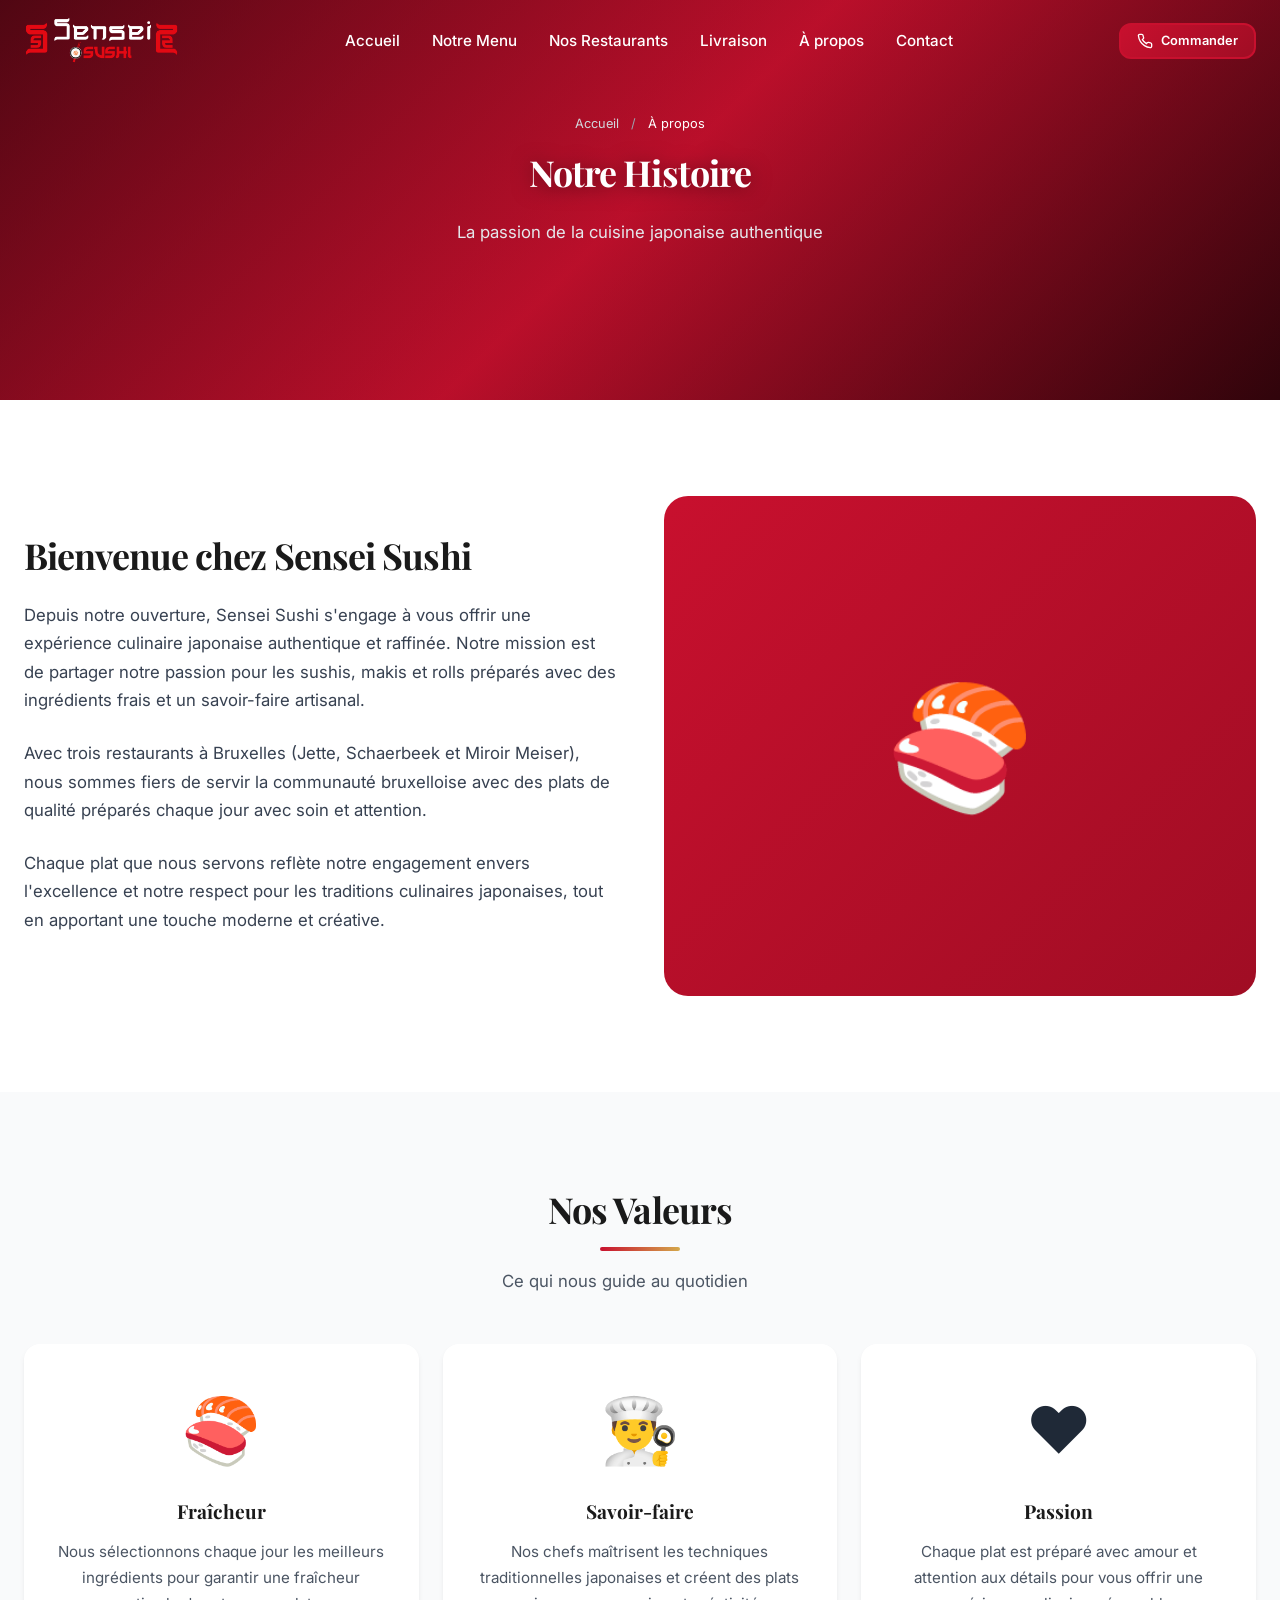
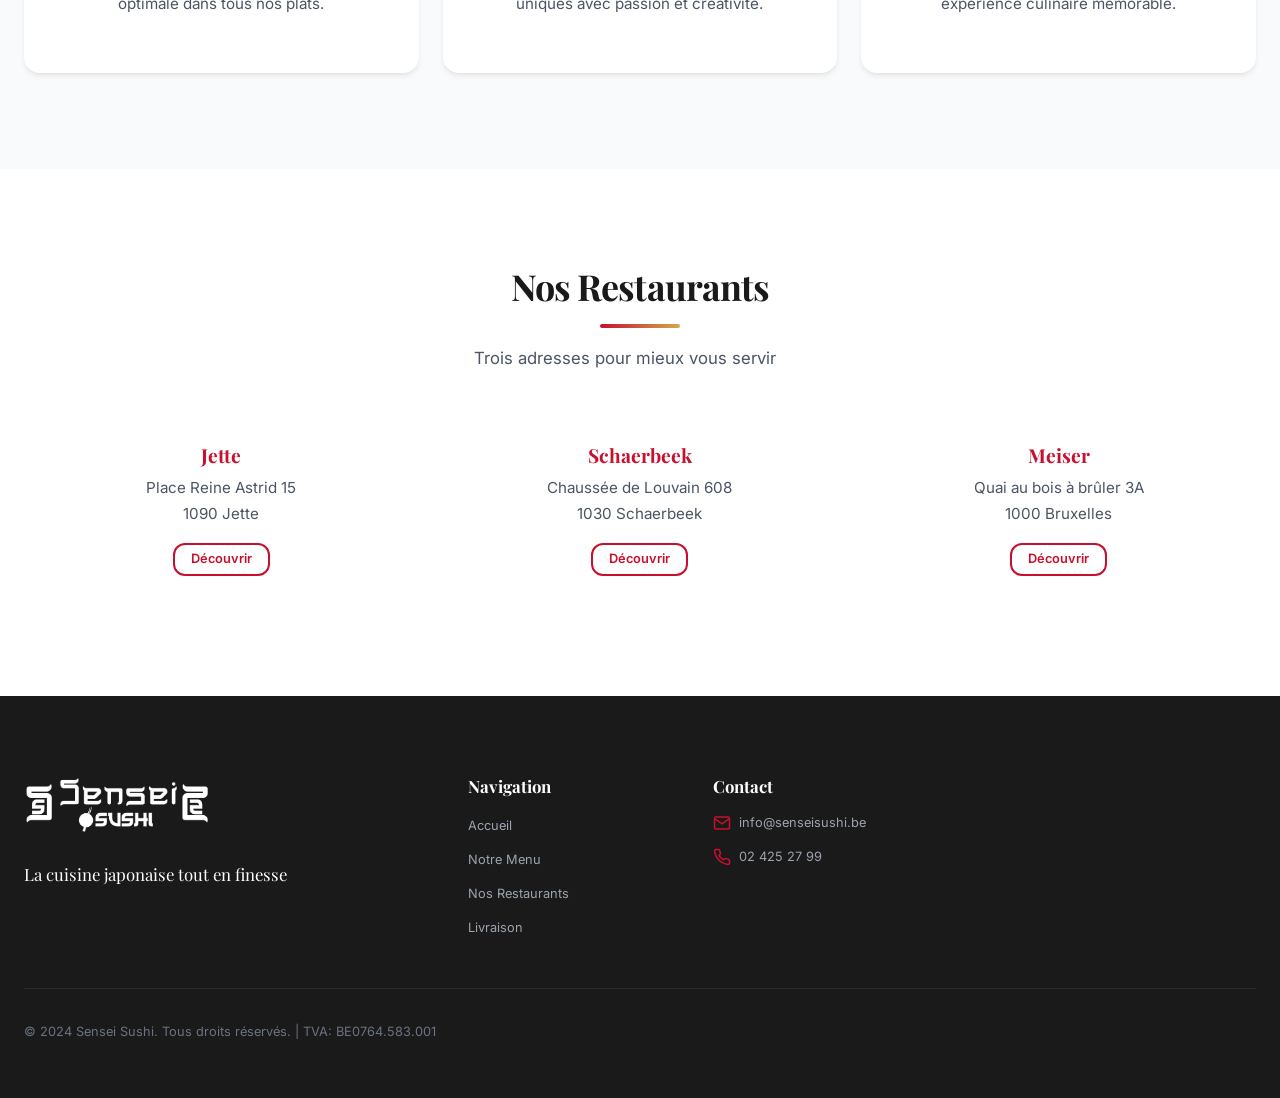
==== fr/a-propos.html @ 617eb044 "Ajout des pages restantes : restaurants, livraison, Ã  propos et contact" ====
<!DOCTYPE html>
<html lang="fr">
<head>
  <meta charset="UTF-8">
  <meta name="viewport" content="width=device-width, initial-scale=1.0">
  <title>À Propos | Sensei Sushi - Notre Histoire</title>
  <meta name="description" content="Découvrez l'histoire de Sensei Sushi, restaurant japonais à Bruxelles. Notre passion pour la cuisine japonaise authentique et nos valeurs.">
  <link rel="canonical" href="https://senseisushi.be/fr/a-propos.html">
  <link rel="preconnect" href="https://fonts.googleapis.com">
  <link rel="preconnect" href="https://fonts.gstatic.com" crossorigin>
  <link href="https://fonts.googleapis.com/css2?family=Inter:wght@400;500;600;700&family=Playfair+Display:wght@600;700&family=Noto+Sans+JP:wght@400;500;700&display=swap" rel="stylesheet">
  <link rel="stylesheet" href="/assets/css/variables.css">
  <link rel="stylesheet" href="/assets/css/reset.css">
  <link rel="stylesheet" href="/assets/css/base.css">
  <link rel="stylesheet" href="/assets/css/typography.css">
  <link rel="stylesheet" href="/assets/css/layout.css">
  <link rel="stylesheet" href="/assets/css/buttons.css">
  <link rel="stylesheet" href="/assets/css/cards.css">
  <link rel="stylesheet" href="/assets/css/header.css">
  <link rel="stylesheet" href="/assets/css/footer.css">
  <link rel="stylesheet" href="/assets/css/hero.css">
  <link rel="stylesheet" href="/assets/css/animations.css">
  <link rel="stylesheet" href="/assets/css/responsive.css">
  <link rel="stylesheet" href="/assets/css/utilities.css">
</head>
<body>
  <header class="header" id="header">
    <div class="container">
      <nav class="nav">
        <a href="/fr/" class="nav__logo">
          <img src="/img/logo-senseisushi.png" alt="Sensei Sushi" width="160" height="50">
        </a>
        <ul class="nav__menu" id="nav-menu">
          <li class="nav__item"><a href="/fr/" class="nav__link">Accueil</a></li>
          <li class="nav__item"><a href="/fr/menu.html" class="nav__link">Notre Menu</a></li>
          <li class="nav__item"><a href="/fr/restaurants.html" class="nav__link">Nos Restaurants</a></li>
          <li class="nav__item"><a href="/fr/livraison.html" class="nav__link">Livraison</a></li>
          <li class="nav__item"><a href="/fr/a-propos.html" class="nav__link">À propos</a></li>
          <li class="nav__item"><a href="/fr/contact.html" class="nav__link">Contact</a></li>
        </ul>
        <div class="nav__actions">
          <a href="tel:024252799" class="btn btn--primary btn--sm nav__cta">
            <svg width="18" height="18" viewBox="0 0 24 24" fill="none" stroke="currentColor" stroke-width="2">
              <path d="M22 16.92v3a2 2 0 0 1-2.18 2 19.79 19.79 0 0 1-8.63-3.07 19.5 19.5 0 0 1-6-6 19.79 19.79 0 0 1-3.07-8.67A2 2 0 0 1 4.11 2h3a2 2 0 0 1 2 1.72c.127.96.361 1.903.7 2.81a2 2 0 0 1-.45 2.11L8.09 9.91a16 16 0 0 0 6 6l1.27-1.27a2 2 0 0 1 2.11-.45c.907.339 1.85.573 2.81.7A2 2 0 0 1 22 16.92z"/>
            </svg>
            <span>Commander</span>
          </a>
          <button class="nav__toggle" id="nav-toggle" aria-label="Menu" aria-expanded="false">
            <span class="nav__toggle-line"></span>
            <span class="nav__toggle-line"></span>
            <span class="nav__toggle-line"></span>
          </button>
        </div>
      </nav>
    </div>
  </header>

  <section class="hero hero--small">
    <div class="hero__background">
      <div style="width: 100%; height: 100%; background: linear-gradient(135deg, var(--color-primary), var(--color-primary-dark));"></div>
      <div class="hero__overlay"></div>
    </div>
    <div class="container hero__container">
      <div class="hero__content" data-animate="fade-up">
        <nav style="margin-bottom: var(--spacing-4); font-size: var(--text-sm);">
          <a href="/fr/" style="color: var(--color-gray-300);">Accueil</a>
          <span style="color: var(--color-gray-400); margin: 0 var(--spacing-2);">/</span>
          <span style="color: var(--color-white);">À propos</span>
        </nav>
        <h1 class="hero__title" style="font-size: var(--text-4xl);">Notre Histoire</h1>
        <p class="hero__subtitle" style="font-size: var(--text-lg);">
          La passion de la cuisine japonaise authentique
        </p>
      </div>
    </div>
  </section>

  <section class="section">
    <div class="container">
      <div class="grid grid--2" style="gap: var(--spacing-12); align-items: center;">
        <div data-animate="fade-right">
          <h2 style="font-size: var(--text-4xl); margin-bottom: var(--spacing-6);">Bienvenue chez Sensei Sushi</h2>
          <p style="font-size: var(--text-lg); line-height: var(--leading-relaxed); color: var(--color-gray-700); margin-bottom: var(--spacing-6);">
            Depuis notre ouverture, Sensei Sushi s'engage à vous offrir une expérience culinaire japonaise authentique et raffinée. 
            Notre mission est de partager notre passion pour les sushis, makis et rolls préparés avec des ingrédients frais et un savoir-faire artisanal.
          </p>
          <p style="font-size: var(--text-lg); line-height: var(--leading-relaxed); color: var(--color-gray-700); margin-bottom: var(--spacing-6);">
            Avec trois restaurants à Bruxelles (Jette, Schaerbeek et Miroir Meiser), nous sommes fiers de servir la communauté 
            bruxelloise avec des plats de qualité préparés chaque jour avec soin et attention.
          </p>
          <p style="font-size: var(--text-lg); line-height: var(--leading-relaxed); color: var(--color-gray-700);">
            Chaque plat que nous servons reflète notre engagement envers l'excellence et notre respect pour les traditions culinaires japonaises, 
            tout en apportant une touche moderne et créative.
          </p>
        </div>
        <div data-animate="fade-left">
          <div style="width: 100%; height: 500px; background: linear-gradient(135deg, var(--color-primary), var(--color-primary-dark)); border-radius: var(--rounded-2xl); display: flex; align-items: center; justify-content: center; color: white; font-size: 120px;">
            🍣
          </div>
        </div>
      </div>
    </div>
  </section>

  <section class="section section--gray">
    <div class="container">
      <div class="section-header" data-animate="fade-up">
        <h2 class="section-title">Nos Valeurs</h2>
        <p class="section-subtitle">Ce qui nous guide au quotidien</p>
      </div>
      
      <div class="grid grid--3" style="margin-top: var(--spacing-12);">
        <div data-animate="fade-up" style="text-align: center; padding: var(--spacing-8); background: var(--color-white); border-radius: var(--rounded-xl); box-shadow: var(--shadow-md);">
          <div style="font-size: 64px; margin-bottom: var(--spacing-4);">🍣</div>
          <h3 style="font-size: var(--text-xl); margin-bottom: var(--spacing-4);">Fraîcheur</h3>
          <p style="color: var(--color-gray-600); line-height: var(--leading-relaxed);">
            Nous sélectionnons chaque jour les meilleurs ingrédients pour garantir une fraîcheur optimale dans tous nos plats.
          </p>
        </div>
        
        <div data-animate="fade-up" data-delay="100" style="text-align: center; padding: var(--spacing-8); background: var(--color-white); border-radius: var(--rounded-xl); box-shadow: var(--shadow-md);">
          <div style="font-size: 64px; margin-bottom: var(--spacing-4);">👨‍🍳</div>
          <h3 style="font-size: var(--text-xl); margin-bottom: var(--spacing-4);">Savoir-faire</h3>
          <p style="color: var(--color-gray-600); line-height: var(--leading-relaxed);">
            Nos chefs maîtrisent les techniques traditionnelles japonaises et créent des plats uniques avec passion et créativité.
          </p>
        </div>
        
        <div data-animate="fade-up" data-delay="200" style="text-align: center; padding: var(--spacing-8); background: var(--color-white); border-radius: var(--rounded-xl); box-shadow: var(--shadow-md);">
          <div style="font-size: 64px; margin-bottom: var(--spacing-4);">❤️</div>
          <h3 style="font-size: var(--text-xl); margin-bottom: var(--spacing-4);">Passion</h3>
          <p style="color: var(--color-gray-600); line-height: var(--leading-relaxed);">
            Chaque plat est préparé avec amour et attention aux détails pour vous offrir une expérience culinaire mémorable.
          </p>
        </div>
      </div>
    </div>
  </section>

  <section class="section">
    <div class="container">
      <div class="section-header" data-animate="fade-up">
        <h2 class="section-title">Nos Restaurants</h2>
        <p class="section-subtitle">Trois adresses pour mieux vous servir</p>
      </div>
      
      <div class="grid grid--3" style="margin-top: var(--spacing-12);">
        <div data-animate="fade-up" style="text-align: center; padding: var(--spacing-6);">
          <h3 style="font-size: var(--text-xl); margin-bottom: var(--spacing-2); color: var(--color-primary);">Jette</h3>
          <p style="color: var(--color-gray-600); margin-bottom: var(--spacing-4);">Place Reine Astrid 15<br>1090 Jette</p>
          <a href="/fr/restaurants/jette.html" class="btn btn--outline btn--sm">Découvrir</a>
        </div>
        
        <div data-animate="fade-up" data-delay="100" style="text-align: center; padding: var(--spacing-6);">
          <h3 style="font-size: var(--text-xl); margin-bottom: var(--spacing-2); color: var(--color-primary);">Schaerbeek</h3>
          <p style="color: var(--color-gray-600); margin-bottom: var(--spacing-4);">Chaussée de Louvain 608<br>1030 Schaerbeek</p>
          <a href="/fr/restaurants/schaerbeek.html" class="btn btn--outline btn--sm">Découvrir</a>
        </div>
        
        <div data-animate="fade-up" data-delay="200" style="text-align: center; padding: var(--spacing-6);">
          <h3 style="font-size: var(--text-xl); margin-bottom: var(--spacing-2); color: var(--color-primary);">Meiser</h3>
          <p style="color: var(--color-gray-600); margin-bottom: var(--spacing-4);">Quai au bois à brûler 3A<br>1000 Bruxelles</p>
          <a href="/fr/restaurants/meiser.html" class="btn btn--outline btn--sm">Découvrir</a>
        </div>
      </div>
    </div>
  </section>

  <footer class="footer">
    <div class="container">
      <div class="footer__main">
        <div class="footer__grid">
          <div class="footer__brand">
            <a href="/fr/" class="footer__logo">
              <img src="/img/logo-senseisushi.png" alt="Sensei Sushi" width="180">
            </a>
            <p class="footer__slogan">La cuisine japonaise tout en finesse</p>
          </div>
          <div class="footer__column">
            <h4 class="footer__title">Navigation</h4>
            <ul class="footer__links">
              <li><a href="/fr/">Accueil</a></li>
              <li><a href="/fr/menu.html">Notre Menu</a></li>
              <li><a href="/fr/restaurants.html">Nos Restaurants</a></li>
              <li><a href="/fr/livraison.html">Livraison</a></li>
            </ul>
          </div>
          <div class="footer__column">
            <h4 class="footer__title">Contact</h4>
            <ul class="footer__contact">
              <li>
                <svg width="18" height="18" viewBox="0 0 24 24" fill="none" stroke="currentColor" stroke-width="2">
                  <path d="M4 4h16c1.1 0 2 .9 2 2v12c0 1.1-.9 2-2 2H4c-1.1 0-2-.9-2-2V6c0-1.1.9-2 2-2z"/>
                  <polyline points="22,6 12,13 2,6"/>
                </svg>
                <a href="mailto:info@senseisushi.be">info@senseisushi.be</a>
              </li>
              <li>
                <svg width="18" height="18" viewBox="0 0 24 24" fill="none" stroke="currentColor" stroke-width="2">
                  <path d="M22 16.92v3a2 2 0 0 1-2.18 2 19.79 19.79 0 0 1-8.63-3.07 19.5 19.5 0 0 1-6-6 19.79 19.79 0 0 1-3.07-8.67A2 2 0 0 1 4.11 2h3a2 2 0 0 1 2 1.72c.127.96.361 1.903.7 2.81a2 2 0 0 1-.45 2.11L8.09 9.91a16 16 0 0 0 6 6l1.27-1.27a2 2 0 0 1 2.11-.45c.907.339 1.85.573 2.81.7A2 2 0 0 1 22 16.92z"/>
                </svg>
                <a href="tel:024252799">02 425 27 99</a>
              </li>
            </ul>
          </div>
        </div>
      </div>
      <div class="footer__bottom">
        <div class="footer__bottom-content">
          <p class="footer__copyright">© 2024 Sensei Sushi. Tous droits réservés. | TVA: BE0764.583.001</p>
        </div>
      </div>
    </div>
  </footer>
  <script src="/assets/js/main.js"></script>
</body>
</html>
---- assets/css/variables.css ----
/* ========================================
   VARIABLES CSS - SENSEI SUSHI
   Basées sur le menu PDF officiel
   ======================================== */

:root {
  /* ========================================
     PALETTE PRINCIPALE - SENSEI SUSHI
     ======================================== */
  
  /* ROUGE SENSEI - Couleur principale */
  --color-primary: #C8102E;           /* Rouge vif japonais */
  --color-primary-dark: #A00D24;      /* Rouge foncé (hover) */
  --color-primary-light: #E63950;     /* Rouge clair */
  --color-primary-subtle: #FEE8EC;    /* Rouge très léger (backgrounds) */
  
  /* NOIR - Élégance japonaise */
  --color-black: #1A1A1A;             /* Noir profond */
  --color-black-light: #2D2D2D;       /* Noir secondaire */
  --color-black-pure: #000000;        /* Noir pur */
  
  /* OR/DORÉ - Premium & Luxe */
  --color-gold: #D4A84B;              /* Or principal */
  --color-gold-light: #E8C068;        /* Or clair */
  --color-gold-dark: #B8923F;         /* Or foncé */
  
  /* BLANC & CRÈME */
  --color-white: #FFFFFF;
  --color-off-white: #FAFAFA;
  --color-cream: #F8F5F0;             /* Crème japonais */
  --color-beige: #F5F0E8;
  
  /* GRIS - Textes et éléments */
  --color-gray-50: #F9FAFB;
  --color-gray-100: #F3F4F6;
  --color-gray-200: #E5E7EB;
  --color-gray-300: #D1D5DB;
  --color-gray-400: #9CA3AF;
  --color-gray-500: #6B7280;
  --color-gray-600: #4B5563;          /* Texte secondaire */
  --color-gray-700: #374151;
  --color-gray-800: #1F2937;          /* Texte principal */
  --color-gray-900: #111827;
  
  /* ACCENTS - Badges & Tags */
  --color-new: #FF6B35;               /* Badge "NEW" - Orange vif */
  --color-popular: #D4A84B;           /* Badge "Populaire" - Or */
  --color-veggie: #22C55E;            /* Badge "Végétarien" - Vert */
  --color-spicy: #EF4444;             /* Badge "Épicé" - Rouge */
  
  /* FONCTIONNELS */
  --color-success: #10B981;
  --color-warning: #F59E0B;
  --color-error: #EF4444;
  --color-info: #3B82F6;
  
  /* OVERLAY & SHADOWS */
  --overlay-dark: rgba(0, 0, 0, 0.7);
  --overlay-light: rgba(0, 0, 0, 0.4);
  --overlay-red: rgba(200, 16, 46, 0.9);
  
  /* ========================================
     TYPOGRAPHIE - SENSEI SUSHI
     ======================================== */
  
  /* Familles de polices */
  --font-heading: 'Playfair Display', 'Noto Serif JP', Georgia, serif;
  --font-body: 'Inter', 'Noto Sans JP', -apple-system, BlinkMacSystemFont, sans-serif;
  --font-accent: 'Noto Sans JP', sans-serif;  /* Pour texte japonais */
  
  /* Tailles - Échelle fluide */
  --text-xs: clamp(0.7rem, 0.8vw, 0.75rem);       /* 12px */
  --text-sm: clamp(0.8rem, 0.9vw, 0.875rem);      /* 14px */
  --text-base: clamp(0.95rem, 1vw, 1rem);         /* 16px */
  --text-lg: clamp(1.05rem, 1.15vw, 1.125rem);    /* 18px */
  --text-xl: clamp(1.2rem, 1.35vw, 1.25rem);      /* 20px */
  --text-2xl: clamp(1.4rem, 1.7vw, 1.5rem);       /* 24px */
  --text-3xl: clamp(1.7rem, 2.2vw, 1.875rem);     /* 30px */
  --text-4xl: clamp(2rem, 2.8vw, 2.25rem);        /* 36px */
  --text-5xl: clamp(2.5rem, 4vw, 3rem);           /* 48px */
  --text-6xl: clamp(3rem, 5vw, 3.75rem);          /* 60px */
  --text-7xl: clamp(3.5rem, 6vw, 4.5rem);         /* 72px */
  
  /* Poids */
  --font-light: 300;
  --font-normal: 400;
  --font-medium: 500;
  --font-semibold: 600;
  --font-bold: 700;
  --font-extrabold: 800;
  
  /* Line heights */
  --leading-none: 1;
  --leading-tight: 1.2;
  --leading-snug: 1.375;
  --leading-normal: 1.5;
  --leading-relaxed: 1.7;
  --leading-loose: 2;
  
  /* Letter spacing */
  --tracking-tighter: -0.05em;
  --tracking-tight: -0.025em;
  --tracking-normal: 0;
  --tracking-wide: 0.025em;
  --tracking-wider: 0.05em;
  --tracking-widest: 0.1em;
  
  /* ========================================
     ESPACEMENTS
     ======================================== */
  
  --spacing-0: 0;
  --spacing-1: 0.25rem;    /* 4px */
  --spacing-2: 0.5rem;     /* 8px */
  --spacing-3: 0.75rem;    /* 12px */
  --spacing-4: 1rem;       /* 16px */
  --spacing-5: 1.25rem;    /* 20px */
  --spacing-6: 1.5rem;     /* 24px */
  --spacing-8: 2rem;       /* 32px */
  --spacing-10: 2.5rem;    /* 40px */
  --spacing-12: 3rem;      /* 48px */
  --spacing-14: 3.5rem;    /* 56px */
  --spacing-16: 4rem;      /* 64px */
  --spacing-20: 5rem;      /* 80px */
  --spacing-24: 6rem;      /* 96px */
  --spacing-32: 8rem;      /* 128px */
  --spacing-40: 10rem;     /* 160px */
  
  /* Container */
  --container-sm: 640px;
  --container-md: 768px;
  --container-lg: 1024px;
  --container-xl: 1280px;
  --container-2xl: 1536px;
  --container-padding: var(--spacing-6);
  
  /* ========================================
     OMBRES & EFFETS
     ======================================== */
  
  /* Ombres subtiles */
  --shadow-xs: 0 1px 2px rgba(0, 0, 0, 0.04);
  --shadow-sm: 0 1px 3px rgba(0, 0, 0, 0.08), 0 1px 2px rgba(0, 0, 0, 0.04);
  --shadow-md: 0 4px 6px -1px rgba(0, 0, 0, 0.08), 0 2px 4px -1px rgba(0, 0, 0, 0.04);
  --shadow-lg: 0 10px 15px -3px rgba(0, 0, 0, 0.1), 0 4px 6px -2px rgba(0, 0, 0, 0.04);
  --shadow-xl: 0 20px 25px -5px rgba(0, 0, 0, 0.1), 0 10px 10px -5px rgba(0, 0, 0, 0.03);
  --shadow-2xl: 0 25px 50px -12px rgba(0, 0, 0, 0.25);
  
  /* Ombres colorées */
  --shadow-red: 0 4px 20px rgba(200, 16, 46, 0.3);
  --shadow-red-lg: 0 8px 30px rgba(200, 16, 46, 0.4);
  --shadow-gold: 0 4px 20px rgba(212, 168, 75, 0.3);
  
  /* Ombre des cards */
  --shadow-card: 0 2px 8px rgba(0, 0, 0, 0.08), 0 4px 16px rgba(0, 0, 0, 0.04);
  --shadow-card-hover: 0 8px 24px rgba(0, 0, 0, 0.12), 0 16px 32px rgba(0, 0, 0, 0.08);
  
  /* Bordures */
  --rounded-none: 0;
  --rounded-sm: 4px;
  --rounded: 6px;
  --rounded-md: 8px;
  --rounded-lg: 12px;
  --rounded-xl: 16px;
  --rounded-2xl: 24px;
  --rounded-3xl: 32px;
  --rounded-full: 9999px;
  
  /* Transitions */
  --transition-fast: 150ms cubic-bezier(0.4, 0, 0.2, 1);
  --transition-normal: 300ms cubic-bezier(0.4, 0, 0.2, 1);
  --transition-slow: 500ms cubic-bezier(0.4, 0, 0.2, 1);
  --transition-bounce: 500ms cubic-bezier(0.68, -0.55, 0.265, 1.55);
  
  /* Z-index */
  --z-dropdown: 100;
  --z-sticky: 200;
  --z-fixed: 300;
  --z-modal-backdrop: 400;
  --z-modal: 500;
  --z-tooltip: 600;
  --z-toast: 700;
}
---- assets/css/base.css ----
/* ========================================
   BASE STYLES - SENSEI SUSHI
   ======================================== */

/* Typography */
h1, h2, h3, h4, h5, h6 {
  font-family: var(--font-heading);
  font-weight: var(--font-bold);
  line-height: var(--leading-tight);
  color: var(--color-black);
  margin-bottom: var(--spacing-4);
}

h1 {
  font-size: var(--text-5xl);
  letter-spacing: var(--tracking-tight);
}

h2 {
  font-size: var(--text-4xl);
  letter-spacing: var(--tracking-tight);
}

h3 {
  font-size: var(--text-3xl);
}

h4 {
  font-size: var(--text-2xl);
}

h5 {
  font-size: var(--text-xl);
}

h6 {
  font-size: var(--text-lg);
}

p {
  margin-bottom: var(--spacing-6);
  max-width: 70ch;
}

a {
  color: var(--color-primary);
  transition: color var(--transition-fast);
}

a:hover {
  color: var(--color-primary-dark);
}

/* Lists */
ul, ol {
  list-style: none;
}

/* Images */
img {
  max-width: 100%;
  height: auto;
  display: block;
}

/* Address */
address {
  font-style: normal;
}

/* Reduced Motion */
@media (prefers-reduced-motion: reduce) {
  *,
  *::before,
  *::after {
    animation-duration: 0.01ms !important;
    animation-iteration-count: 1 !important;
    transition-duration: 0.01ms !important;
    scroll-behavior: auto !important;
  }
}
---- assets/css/typography.css ----
/* ========================================
   TYPOGRAPHY - SENSEI SUSHI
   ======================================== */

/* Text utilities */
.text-center {
  text-align: center;
}

.text-left {
  text-align: left;
}

.text-right {
  text-align: right;
}

.text-xs { font-size: var(--text-xs); }
.text-sm { font-size: var(--text-sm); }
.text-base { font-size: var(--text-base); }
.text-lg { font-size: var(--text-lg); }
.text-xl { font-size: var(--text-xl); }
.text-2xl { font-size: var(--text-2xl); }
.text-3xl { font-size: var(--text-3xl); }
.text-4xl { font-size: var(--text-4xl); }
.text-5xl { font-size: var(--text-5xl); }

.font-light { font-weight: var(--font-light); }
.font-normal { font-weight: var(--font-normal); }
.font-medium { font-weight: var(--font-medium); }
.font-semibold { font-weight: var(--font-semibold); }
.font-bold { font-weight: var(--font-bold); }

.leading-tight { line-height: var(--leading-tight); }
.leading-normal { line-height: var(--leading-normal); }
.leading-relaxed { line-height: var(--leading-relaxed); }

/* Colors */
.text-primary { color: var(--color-primary); }
.text-black { color: var(--color-black); }
.text-white { color: var(--color-white); }
.text-gray-600 { color: var(--color-gray-600); }
.text-gray-700 { color: var(--color-gray-700); }
---- assets/css/layout.css ----
/* ========================================
   LAYOUT - SENSEI SUSHI
   ======================================== */

/* Container */
.container {
  width: 100%;
  max-width: var(--container-xl);
  margin: 0 auto;
  padding: 0 var(--container-padding);
}

.container--sm {
  max-width: var(--container-md);
}

.container--lg {
  max-width: var(--container-2xl);
}

/* Sections */
.section {
  padding: var(--spacing-20) 0;
}

.section--sm {
  padding: var(--spacing-12) 0;
}

.section--lg {
  padding: var(--spacing-32) 0;
}

.section--dark {
  background-color: var(--color-black);
  color: var(--color-white);
}

.section--cream {
  background-color: var(--color-cream);
}

.section--gray {
  background-color: var(--color-gray-50);
}

.section--red {
  background: linear-gradient(135deg, var(--color-primary) 0%, var(--color-primary-dark) 100%);
  color: var(--color-white);
}

/* Section Header */
.section-header {
  text-align: center;
  max-width: 800px;
  margin: 0 auto var(--spacing-12);
}

.section-header--left {
  text-align: left;
  margin-left: 0;
}

.section-title {
  font-size: var(--text-4xl);
  margin-bottom: var(--spacing-4);
  position: relative;
}

.section-title::after {
  content: '';
  display: block;
  width: 80px;
  height: 4px;
  background: linear-gradient(90deg, var(--color-primary), var(--color-gold));
  margin: var(--spacing-4) auto 0;
  border-radius: var(--rounded-full);
}

.section-header--left .section-title::after {
  margin-left: 0;
}

.section--dark .section-title::after {
  background: linear-gradient(90deg, var(--color-gold), var(--color-gold-light));
}

.section-subtitle {
  font-size: var(--text-lg);
  color: var(--color-gray-600);
  line-height: var(--leading-relaxed);
}

.section--dark .section-subtitle {
  color: var(--color-gray-400);
}

/* Grid System */
.grid {
  display: grid;
  gap: var(--spacing-6);
}

.grid--2 {
  grid-template-columns: repeat(2, 1fr);
}

.grid--3 {
  grid-template-columns: repeat(3, 1fr);
}

.grid--4 {
  grid-template-columns: repeat(4, 1fr);
}

.grid--auto {
  grid-template-columns: repeat(auto-fill, minmax(280px, 1fr));
}

/* Flex */
.flex {
  display: flex;
}

.flex--center {
  align-items: center;
  justify-content: center;
}

.flex--between {
  align-items: center;
  justify-content: space-between;
}

.flex--col {
  flex-direction: column;
}

.gap-2 { gap: var(--spacing-2); }
.gap-4 { gap: var(--spacing-4); }
.gap-6 { gap: var(--spacing-6); }
.gap-8 { gap: var(--spacing-8); }

/* Responsive Grid */
@media (max-width: 1024px) {
  .grid--4 {
    grid-template-columns: repeat(2, 1fr);
  }
  
  .grid--3 {
    grid-template-columns: repeat(2, 1fr);
  }
}

@media (max-width: 640px) {
  .grid--4,
  .grid--3,
  .grid--2 {
    grid-template-columns: 1fr;
  }
}
---- assets/css/buttons.css ----
/* ========================================
   BUTTONS - SENSEI SUSHI
   ======================================== */

.btn {
  display: inline-flex;
  align-items: center;
  justify-content: center;
  gap: var(--spacing-2);
  padding: var(--spacing-3) var(--spacing-6);
  font-family: var(--font-body);
  font-size: var(--text-base);
  font-weight: var(--font-semibold);
  line-height: 1;
  text-decoration: none;
  border: 2px solid transparent;
  border-radius: var(--rounded-lg);
  cursor: pointer;
  transition: all var(--transition-normal);
  white-space: nowrap;
}

.btn:focus-visible {
  outline: 2px solid var(--color-primary);
  outline-offset: 2px;
}

.btn svg {
  width: 18px;
  height: 18px;
  flex-shrink: 0;
  transition: transform var(--transition-fast);
}

/* Primary Button */
.btn--primary {
  background: linear-gradient(135deg, var(--color-primary) 0%, var(--color-primary-dark) 100%);
  color: var(--color-white);
  border-color: var(--color-primary);
}

.btn--primary:hover {
  transform: translateY(-2px);
  box-shadow: var(--shadow-red-lg);
}

.btn--primary:hover svg {
  transform: translateX(4px);
}

.btn--primary:active {
  transform: translateY(0);
}

/* Secondary Button */
.btn--secondary {
  background-color: var(--color-gold);
  color: var(--color-black);
  border-color: var(--color-gold);
}

.btn--secondary:hover {
  background-color: var(--color-gold-light);
  transform: translateY(-2px);
  box-shadow: var(--shadow-gold);
}

/* Outline Button */
.btn--outline {
  background: transparent;
  color: var(--color-primary);
  border-color: var(--color-primary);
}

.btn--outline:hover {
  background-color: var(--color-primary);
  color: var(--color-white);
}

/* Outline White (pour fonds sombres) */
.btn--outline-white {
  background: transparent;
  color: var(--color-white);
  border-color: var(--color-white);
}

.btn--outline-white:hover {
  background-color: var(--color-white);
  color: var(--color-black);
}

/* Ghost Button */
.btn--ghost {
  background: transparent;
  color: var(--color-gray-700);
  border-color: transparent;
}

.btn--ghost:hover {
  background-color: var(--color-gray-100);
  color: var(--color-primary);
}

/* White Button */
.btn--white {
  background-color: var(--color-white);
  color: var(--color-black);
  border-color: var(--color-white);
}

.btn--white:hover {
  background-color: var(--color-cream);
  transform: translateY(-2px);
  box-shadow: var(--shadow-lg);
}

/* Sizes */
.btn--sm {
  padding: var(--spacing-2) var(--spacing-4);
  font-size: var(--text-sm);
}

.btn--sm svg {
  width: 16px;
  height: 16px;
}

.btn--lg {
  padding: var(--spacing-4) var(--spacing-8);
  font-size: var(--text-lg);
}

.btn--lg svg {
  width: 20px;
  height: 20px;
}

/* Full Width */
.btn--full {
  width: 100%;
}

/* Icon Only */
.btn--icon {
  padding: var(--spacing-3);
  border-radius: var(--rounded-full);
}

.btn--icon svg {
  margin: 0;
}

/* Disabled */
.btn:disabled,
.btn--disabled {
  opacity: 0.5;
  cursor: not-allowed;
  pointer-events: none;
}
---- assets/css/cards.css ----
/* ========================================
   CARDS - SENSEI SUSHI
   ======================================== */

/* ===== MENU CARD ===== */
.menu-card {
  position: relative;
  background-color: var(--color-white);
  border-radius: var(--rounded-xl);
  overflow: hidden;
  box-shadow: var(--shadow-card);
  transition: all var(--transition-normal);
}

.menu-card:hover {
  transform: translateY(-8px);
  box-shadow: var(--shadow-card-hover);
}

/* Image */
.menu-card__image-wrapper {
  position: relative;
  height: 200px;
  overflow: hidden;
  background-color: var(--color-gray-100);
}

.menu-card__image {
  width: 100%;
  height: 100%;
  object-fit: cover;
  transition: transform var(--transition-slow);
}

.menu-card:hover .menu-card__image {
  transform: scale(1.1);
}

/* Badges */
.menu-card__badges {
  position: absolute;
  top: var(--spacing-3);
  left: var(--spacing-3);
  display: flex;
  flex-direction: column;
  gap: var(--spacing-2);
}

/* Pieces */
.menu-card__pieces {
  position: absolute;
  bottom: var(--spacing-3);
  right: var(--spacing-3);
  background-color: rgba(0, 0, 0, 0.75);
  color: var(--color-white);
  padding: var(--spacing-1) var(--spacing-3);
  border-radius: var(--rounded-full);
  font-size: var(--text-xs);
  font-weight: var(--font-semibold);
}

/* Content */
.menu-card__content {
  padding: var(--spacing-5);
}

.menu-card__number {
  font-size: var(--text-xs);
  color: var(--color-gray-400);
  font-weight: var(--font-medium);
  margin-bottom: var(--spacing-1);
}

.menu-card__title {
  font-family: var(--font-heading);
  font-size: var(--text-lg);
  font-weight: var(--font-bold);
  color: var(--color-black);
  margin-bottom: var(--spacing-2);
}

.menu-card__description {
  font-size: var(--text-sm);
  color: var(--color-gray-600);
  line-height: var(--leading-relaxed);
  margin-bottom: var(--spacing-4);
  display: -webkit-box;
  -webkit-line-clamp: 2;
  -webkit-box-orient: vertical;
  overflow: hidden;
}

/* Footer */
.menu-card__footer {
  display: flex;
  align-items: center;
  justify-content: space-between;
}

.menu-card__price {
  font-family: var(--font-heading);
  font-size: var(--text-xl);
  font-weight: var(--font-bold);
  color: var(--color-primary);
}

/* ===== CATEGORY CARD ===== */
.category-card {
  position: relative;
  display: block;
  border-radius: var(--rounded-2xl);
  overflow: hidden;
  height: 280px;
  text-decoration: none;
}

.category-card__image-wrapper {
  position: absolute;
  inset: 0;
}

.category-card__image {
  width: 100%;
  height: 100%;
  object-fit: cover;
  transition: transform var(--transition-slow);
}

.category-card:hover .category-card__image {
  transform: scale(1.1);
}

.category-card__overlay {
  position: absolute;
  inset: 0;
  background: linear-gradient(
    to top,
    rgba(0, 0, 0, 0.85) 0%,
    rgba(0, 0, 0, 0.4) 50%,
    transparent 100%
  );
  transition: background var(--transition-normal);
}

.category-card:hover .category-card__overlay {
  background: linear-gradient(
    to top,
    var(--overlay-red) 0%,
    rgba(200, 16, 46, 0.5) 50%,
    rgba(0, 0, 0, 0.2) 100%
  );
}

.category-card__content {
  position: absolute;
  bottom: 0;
  left: 0;
  right: 0;
  padding: var(--spacing-6);
  color: var(--color-white);
}

.category-card__title {
  font-family: var(--font-heading);
  font-size: var(--text-2xl);
  font-weight: var(--font-bold);
  margin-bottom: var(--spacing-1);
  color: var(--color-white);
}

.category-card__count {
  font-size: var(--text-sm);
  color: var(--color-gray-300);
}

.category-card__arrow {
  position: absolute;
  bottom: var(--spacing-6);
  right: var(--spacing-6);
  width: 40px;
  height: 40px;
  display: flex;
  align-items: center;
  justify-content: center;
  background-color: var(--color-white);
  color: var(--color-primary);
  border-radius: var(--rounded-full);
  opacity: 0;
  transform: translateX(-10px);
  transition: all var(--transition-normal);
}

.category-card:hover .category-card__arrow {
  opacity: 1;
  transform: translateX(0);
}

/* ===== RESTAURANT CARD ===== */
.restaurant-card {
  background-color: var(--color-white);
  border-radius: var(--rounded-2xl);
  overflow: hidden;
  box-shadow: var(--shadow-card);
  transition: all var(--transition-normal);
}

.restaurant-card:hover {
  transform: translateY(-8px);
  box-shadow: var(--shadow-card-hover);
}

.restaurant-card__image-wrapper {
  position: relative;
  height: 200px;
  overflow: hidden;
  background-color: var(--color-gray-100);
}

.restaurant-card__image {
  width: 100%;
  height: 100%;
  object-fit: cover;
  transition: transform var(--transition-slow);
}

.restaurant-card:hover .restaurant-card__image {
  transform: scale(1.05);
}

.restaurant-card__badge {
  position: absolute;
  top: var(--spacing-4);
  left: var(--spacing-4);
  background-color: var(--color-gold);
  color: var(--color-black);
  padding: var(--spacing-1) var(--spacing-3);
  border-radius: var(--rounded-full);
  font-size: var(--text-xs);
  font-weight: var(--font-bold);
}

.restaurant-card__content {
  padding: var(--spacing-6);
}

.restaurant-card__title {
  font-family: var(--font-heading);
  font-size: var(--text-xl);
  font-weight: var(--font-bold);
  color: var(--color-black);
  margin-bottom: var(--spacing-4);
}

.restaurant-card__address {
  display: flex;
  align-items: flex-start;
  gap: var(--spacing-2);
  font-style: normal;
  color: var(--color-gray-600);
  margin-bottom: var(--spacing-4);
  line-height: var(--leading-normal);
}

.restaurant-card__address svg {
  flex-shrink: 0;
  color: var(--color-primary);
  margin-top: 2px;
}

.restaurant-card__phones {
  display: flex;
  flex-direction: column;
  gap: var(--spacing-2);
  margin-bottom: var(--spacing-6);
}

.restaurant-card__phone {
  display: flex;
  align-items: center;
  gap: var(--spacing-2);
  color: var(--color-gray-700);
  font-weight: var(--font-medium);
  transition: color var(--transition-fast);
}

.restaurant-card__phone:hover {
  color: var(--color-primary);
}

.restaurant-card__phone svg {
  color: var(--color-primary);
}

.restaurant-card__actions {
  display: flex;
  gap: var(--spacing-3);
}

/* ===== BADGES ===== */
.badge {
  display: inline-flex;
  align-items: center;
  padding: var(--spacing-1) var(--spacing-3);
  font-size: var(--text-xs);
  font-weight: var(--font-bold);
  text-transform: uppercase;
  letter-spacing: var(--tracking-wide);
  border-radius: var(--rounded-full);
}

.badge--new {
  background-color: var(--color-new);
  color: var(--color-white);
}

.badge--popular {
  background-color: var(--color-gold);
  color: var(--color-black);
}

.badge--veggie {
  background-color: var(--color-veggie);
  color: var(--color-white);
}

.badge--spicy {
  background-color: var(--color-spicy);
  color: var(--color-white);
}
---- assets/css/header.css ----
/* ========================================
   HEADER - SENSEI SUSHI
   ======================================== */

.header {
  position: fixed;
  top: 0;
  left: 0;
  right: 0;
  z-index: var(--z-fixed);
  background-color: transparent;
  transition: all var(--transition-normal);
}

.header--scrolled {
  background-color: var(--color-white);
  box-shadow: var(--shadow-md);
}

.header--scrolled .nav__logo img {
  filter: brightness(0);
}

.header--scrolled .nav__link {
  color: var(--color-black);
}

.header--scrolled .nav__link:hover {
  color: var(--color-primary);
}

.header--scrolled .nav__cta {
  background: linear-gradient(135deg, var(--color-primary) 0%, var(--color-primary-dark) 100%);
  color: var(--color-white);
}

.nav {
  display: flex;
  align-items: center;
  justify-content: space-between;
  padding: var(--spacing-4) 0;
  gap: var(--spacing-8);
}

.nav__logo {
  display: flex;
  align-items: center;
  z-index: calc(var(--z-fixed) + 1);
}

.nav__logo img {
  height: 50px;
  width: auto;
  transition: filter var(--transition-normal);
}

.nav__menu {
  display: flex;
  align-items: center;
  gap: var(--spacing-8);
}

.nav__item {
  position: relative;
}

.nav__item--dropdown:hover .nav__dropdown {
  opacity: 1;
  visibility: visible;
  transform: translateY(0);
}

.nav__link {
  display: flex;
  align-items: center;
  gap: var(--spacing-1);
  padding: var(--spacing-2) 0;
  font-size: var(--text-base);
  font-weight: var(--font-medium);
  color: var(--color-white);
  transition: color var(--transition-fast);
}

.header--scrolled .nav__link {
  color: var(--color-black);
}

.nav__link:hover {
  color: var(--color-primary);
}

.nav__arrow {
  width: 12px;
  height: 12px;
  transition: transform var(--transition-fast);
}

.nav__item--dropdown:hover .nav__arrow {
  transform: rotate(180deg);
}

.nav__dropdown {
  position: absolute;
  top: 100%;
  left: 0;
  margin-top: var(--spacing-2);
  min-width: 220px;
  background-color: var(--color-white);
  border-radius: var(--rounded-lg);
  box-shadow: var(--shadow-xl);
  padding: var(--spacing-2);
  opacity: 0;
  visibility: hidden;
  transform: translateY(-10px);
  transition: all var(--transition-normal);
  z-index: var(--z-dropdown);
}

.nav__dropdown li {
  margin-bottom: var(--spacing-1);
}

.nav__dropdown a {
  display: block;
  padding: var(--spacing-3) var(--spacing-4);
  color: var(--color-gray-800);
  border-radius: var(--rounded-md);
  transition: all var(--transition-fast);
}

.nav__dropdown a:hover {
  background-color: var(--color-primary-subtle);
  color: var(--color-primary);
}

.nav__dropdown-all {
  margin-top: var(--spacing-2);
  padding-top: var(--spacing-3);
  border-top: 1px solid var(--color-gray-200);
  font-weight: var(--font-semibold);
  color: var(--color-primary);
}

.nav__actions {
  display: flex;
  align-items: center;
  gap: var(--spacing-4);
}

.nav__toggle {
  display: none;
  flex-direction: column;
  justify-content: center;
  gap: 6px;
  width: 32px;
  height: 32px;
  padding: 4px;
  z-index: calc(var(--z-fixed) + 10);
  background: transparent;
  border: none;
}

.nav__toggle-line {
  display: block;
  width: 100%;
  height: 2px;
  background-color: var(--color-white);
  border-radius: var(--rounded-full);
  transition: all var(--transition-normal);
}

.header--scrolled .nav__toggle-line {
  background-color: var(--color-black);
}

.nav__toggle.active .nav__toggle-line:nth-child(1) {
  transform: translateY(8px) rotate(45deg);
}

.nav__toggle.active .nav__toggle-line:nth-child(2) {
  opacity: 0;
  transform: scaleX(0);
}

.nav__toggle.active .nav__toggle-line:nth-child(3) {
  transform: translateY(-8px) rotate(-45deg);
}

/* Mobile Navigation */
@media (max-width: 1023px) {
  .nav__toggle {
    display: flex;
  }
  
  .nav__menu {
    position: fixed;
    top: 0;
    right: -100%;
    width: min(85%, 400px);
    height: 100vh;
    background-color: var(--color-white);
    flex-direction: column;
    justify-content: flex-start;
    align-items: stretch;
    padding: 100px var(--spacing-8) var(--spacing-8);
    box-shadow: -10px 0 40px rgba(0, 0, 0, 0.15);
    transition: right var(--transition-normal);
    overflow-y: auto;
    z-index: var(--z-fixed);
  }
  
  .nav__menu.active {
    right: 0;
  }
  
  .nav__item {
    border-bottom: 1px solid var(--color-gray-100);
  }
  
  .nav__link {
    display: block;
    padding: var(--spacing-4) 0;
    color: var(--color-black);
    font-size: var(--text-lg);
  }
  
  .nav__dropdown {
    position: static;
    opacity: 1;
    visibility: visible;
    transform: none;
    box-shadow: none;
    background: transparent;
    padding: var(--spacing-2) 0;
    margin-top: 0;
  }
  
  .nav__dropdown a {
    padding-left: var(--spacing-6);
    color: var(--color-gray-600);
  }
  
  .nav__cta {
    display: none;
  }
  
  body.nav-open {
    overflow: hidden;
  }
}

@media (min-width: 1024px) {
  .nav__toggle {
    display: none;
  }
}
---- assets/css/footer.css ----
/* ========================================
   FOOTER - SENSEI SUSHI
   ======================================== */

.footer {
  background-color: var(--color-black);
  color: var(--color-gray-300);
  padding: var(--spacing-20) 0 var(--spacing-8);
}

.footer__main {
  margin-bottom: var(--spacing-12);
}

.footer__grid {
  display: grid;
  grid-template-columns: 2fr 1fr 1fr 1.5fr;
  gap: var(--spacing-12);
}

.footer__brand {
  max-width: 300px;
}

.footer__logo {
  display: inline-block;
  margin-bottom: var(--spacing-4);
}

.footer__logo img {
  height: 60px;
  width: auto;
  filter: brightness(0) invert(1);
}

.footer__slogan {
  font-family: var(--font-heading);
  font-size: var(--text-lg);
  color: var(--color-white);
  margin-bottom: var(--spacing-4);
}

.footer__description {
  font-size: var(--text-sm);
  line-height: var(--leading-relaxed);
  color: var(--color-gray-400);
  margin-bottom: var(--spacing-6);
}

.footer__social {
  display: flex;
  gap: var(--spacing-4);
}

.footer__social-link {
  display: flex;
  align-items: center;
  justify-content: center;
  width: 40px;
  height: 40px;
  background-color: var(--color-black-light);
  color: var(--color-white);
  border-radius: var(--rounded-full);
  transition: all var(--transition-normal);
}

.footer__social-link:hover {
  background-color: var(--color-primary);
  transform: translateY(-2px);
}

.footer__column {
  display: flex;
  flex-direction: column;
}

.footer__title {
  font-family: var(--font-heading);
  font-size: var(--text-lg);
  font-weight: var(--font-bold);
  color: var(--color-white);
  margin-bottom: var(--spacing-4);
}

.footer__links {
  display: flex;
  flex-direction: column;
  gap: var(--spacing-2);
}

.footer__links a {
  color: var(--color-gray-400);
  font-size: var(--text-sm);
  transition: color var(--transition-fast);
}

.footer__links a:hover {
  color: var(--color-white);
}

.footer__contact {
  display: flex;
  flex-direction: column;
  gap: var(--spacing-3);
}

.footer__contact li {
  display: flex;
  align-items: flex-start;
  gap: var(--spacing-2);
  font-size: var(--text-sm);
  color: var(--color-gray-400);
}

.footer__contact svg {
  flex-shrink: 0;
  color: var(--color-primary);
  margin-top: 2px;
}

.footer__contact a {
  color: var(--color-gray-400);
  transition: color var(--transition-fast);
}

.footer__contact a:hover {
  color: var(--color-white);
}

.footer__bottom {
  padding-top: var(--spacing-8);
  border-top: 1px solid var(--color-black-light);
}

.footer__bottom-content {
  display: flex;
  align-items: center;
  justify-content: space-between;
  flex-wrap: wrap;
  gap: var(--spacing-4);
}

.footer__copyright {
  font-size: var(--text-sm);
  color: var(--color-gray-500);
}

.footer__legal {
  display: flex;
  gap: var(--spacing-6);
}

.footer__legal a {
  font-size: var(--text-sm);
  color: var(--color-gray-500);
  transition: color var(--transition-fast);
}

.footer__legal a:hover {
  color: var(--color-white);
}

/* Responsive */
@media (max-width: 1024px) {
  .footer__grid {
    grid-template-columns: 1fr 1fr;
    gap: var(--spacing-8);
  }
  
  .footer__brand {
    max-width: 100%;
    grid-column: 1 / -1;
  }
}

@media (max-width: 640px) {
  .footer__grid {
    grid-template-columns: 1fr;
  }
  
  .footer__bottom-content {
    flex-direction: column;
    text-align: center;
  }
}
---- assets/css/hero.css ----
/* ========================================
   HERO - SENSEI SUSHI
   ======================================== */

.hero {
  position: relative;
  min-height: 100vh;
  display: flex;
  align-items: center;
  justify-content: center;
  overflow: hidden;
}

.hero__background {
  position: absolute;
  inset: 0;
  z-index: 0;
}

.hero__image {
  width: 100%;
  height: 100%;
  object-fit: cover;
}

.hero__overlay {
  position: absolute;
  inset: 0;
  background: linear-gradient(
    135deg,
    rgba(0, 0, 0, 0.6) 0%,
    rgba(200, 16, 46, 0.3) 50%,
    rgba(0, 0, 0, 0.7) 100%
  );
}

.hero__pattern {
  position: absolute;
  inset: 0;
  background-image: url("data:image/svg+xml,%3Csvg width='60' height='60' viewBox='0 0 60 60' xmlns='http://www.w3.org/2000/svg'%3E%3Cg fill='none' fill-rule='evenodd'%3E%3Cg fill='%23ffffff' fill-opacity='0.05'%3E%3Cpath d='M36 34v-4h-2v4h-4v2h4v4h2v-4h4v-2h-4zm0-30V0h-2v4h-4v2h4v4h2V6h4V4h-4zM6 34v-4H4v4H0v2h4v4h2v-4h4v-2H6zM6 4V0H4v4H0v2h4v4h2V6h4V4H6z'/%3E%3C/g%3E%3C/g%3E%3C/svg%3E");
  opacity: 0.3;
}

.hero__container {
  position: relative;
  z-index: 1;
  text-align: center;
  color: var(--color-white);
}

.hero__content {
  max-width: 900px;
  margin: 0 auto;
}

.hero__logo {
  width: 280px;
  height: auto;
  margin: 0 auto var(--spacing-8);
  filter: drop-shadow(0 4px 20px rgba(0, 0, 0, 0.3));
}

.hero__title {
  font-size: var(--text-6xl);
  font-weight: var(--font-bold);
  line-height: var(--leading-tight);
  margin-bottom: var(--spacing-6);
  color: var(--color-white);
  text-shadow: 0 2px 20px rgba(0, 0, 0, 0.5);
}

.hero__title-accent {
  color: var(--color-gold);
  display: block;
}

.hero__subtitle {
  font-size: var(--text-xl);
  line-height: var(--leading-relaxed);
  margin-bottom: var(--spacing-10);
  color: var(--color-gray-200);
  max-width: 700px;
  margin-left: auto;
  margin-right: auto;
}

.hero__buttons {
  display: flex;
  align-items: center;
  justify-content: center;
  gap: var(--spacing-4);
  flex-wrap: wrap;
}

.hero__scroll {
  position: absolute;
  bottom: var(--spacing-8);
  left: 50%;
  transform: translateX(-50%);
  display: flex;
  flex-direction: column;
  align-items: center;
  gap: var(--spacing-2);
  color: var(--color-white);
  animation: float 3s ease-in-out infinite;
}

.hero__scroll-text {
  font-size: var(--text-sm);
  text-transform: uppercase;
  letter-spacing: var(--tracking-wide);
}

.hero__scroll-icon {
  width: 24px;
  height: 24px;
}

/* Hero Variants */
.hero--small {
  min-height: 400px;
}

.hero--small .hero__title {
  font-size: var(--text-4xl);
}

.hero--small .hero__subtitle {
  font-size: var(--text-lg);
}

/* Responsive */
@media (max-width: 768px) {
  .hero {
    min-height: 80vh;
  }
  
  .hero__logo {
    width: 200px;
  }
  
  .hero__title {
    font-size: var(--text-4xl);
  }
  
  .hero__subtitle {
    font-size: var(--text-lg);
  }
  
  .hero__buttons {
    flex-direction: column;
    width: 100%;
  }
  
  .hero__buttons .btn {
    width: 100%;
  }
}
---- assets/css/animations.css ----
/* ========================================
   ANIMATIONS - SENSEI SUSHI
   ======================================== */

/* Keyframes */
@keyframes fadeIn {
  from { opacity: 0; }
  to { opacity: 1; }
}

@keyframes fadeInUp {
  from {
    opacity: 0;
    transform: translateY(40px);
  }
  to {
    opacity: 1;
    transform: translateY(0);
  }
}

@keyframes fadeInDown {
  from {
    opacity: 0;
    transform: translateY(-40px);
  }
  to {
    opacity: 1;
    transform: translateY(0);
  }
}

@keyframes fadeInLeft {
  from {
    opacity: 0;
    transform: translateX(-40px);
  }
  to {
    opacity: 1;
    transform: translateX(0);
  }
}

@keyframes fadeInRight {
  from {
    opacity: 0;
    transform: translateX(40px);
  }
  to {
    opacity: 1;
    transform: translateX(0);
  }
}

@keyframes zoomIn {
  from {
    opacity: 0;
    transform: scale(0.9);
  }
  to {
    opacity: 1;
    transform: scale(1);
  }
}

@keyframes float {
  0%, 100% {
    transform: translateY(0);
  }
  50% {
    transform: translateY(-10px);
  }
}

@keyframes pulse {
  0%, 100% {
    transform: scale(1);
  }
  50% {
    transform: scale(1.05);
  }
}

@keyframes shimmer {
  0% {
    background-position: -200% 0;
  }
  100% {
    background-position: 200% 0;
  }
}

/* Animation Classes */
[data-animate] {
  opacity: 0;
}

[data-animate].animated {
  animation-duration: 0.8s;
  animation-fill-mode: forwards;
  animation-timing-function: cubic-bezier(0.4, 0, 0.2, 1);
}

[data-animate="fade-up"].animated {
  animation-name: fadeInUp;
}

[data-animate="fade-down"].animated {
  animation-name: fadeInDown;
}

[data-animate="fade-left"].animated {
  animation-name: fadeInLeft;
}

[data-animate="fade-right"].animated {
  animation-name: fadeInRight;
}

[data-animate="fade"].animated {
  animation-name: fadeIn;
}

[data-animate="zoom-in"].animated {
  animation-name: zoomIn;
}

/* Stagger delays */
[data-delay="100"] { animation-delay: 100ms; }
[data-delay="200"] { animation-delay: 200ms; }
[data-delay="300"] { animation-delay: 300ms; }
[data-delay="400"] { animation-delay: 400ms; }
[data-delay="500"] { animation-delay: 500ms; }
[data-delay="600"] { animation-delay: 600ms; }

/* Hover Effects */
.hover-lift {
  transition: transform var(--transition-normal), box-shadow var(--transition-normal);
}

.hover-lift:hover {
  transform: translateY(-8px);
  box-shadow: var(--shadow-xl);
}

.hover-scale {
  transition: transform var(--transition-normal);
}

.hover-scale:hover {
  transform: scale(1.05);
}

.hover-glow {
  transition: box-shadow var(--transition-normal);
}

.hover-glow:hover {
  box-shadow: var(--shadow-red);
}

/* Image zoom on hover */
.img-zoom {
  overflow: hidden;
}

.img-zoom img {
  transition: transform var(--transition-slow);
}

.img-zoom:hover img {
  transform: scale(1.1);
}

/* Reduced Motion */
@media (prefers-reduced-motion: reduce) {
  *,
  *::before,
  *::after {
    animation-duration: 0.01ms !important;
    animation-iteration-count: 1 !important;
    transition-duration: 0.01ms !important;
    scroll-behavior: auto !important;
  }
  
  [data-animate] {
    opacity: 1 !important;
    transform: none !important;
  }
}
---- assets/css/responsive.css ----
/* ========================================
   RESPONSIVE - SENSEI SUSHI
   ======================================== */

/* Mobile First Approach */

/* Extra Small (< 480px) */
@media (max-width: 479px) {
  html {
    font-size: 14px;
  }
  
  .container {
    padding: 0 var(--spacing-4);
  }
  
  .section {
    padding: var(--spacing-12) 0;
  }
  
  .section-title {
    font-size: var(--text-3xl);
  }
}

/* Small (480px - 767px) */
@media (min-width: 480px) and (max-width: 767px) {
  .grid--4,
  .grid--3 {
    grid-template-columns: repeat(2, 1fr);
  }
}

/* Medium (768px - 1023px) */
@media (min-width: 768px) and (max-width: 1023px) {
  .grid--4 {
    grid-template-columns: repeat(2, 1fr);
  }
}

/* Large (1024px+) */
@media (min-width: 1024px) {
  /* Already handled in other files */
}

/* Extra Large (1280px+) */
@media (min-width: 1280px) {
  .section {
    padding: var(--spacing-24) 0;
  }
}

/* Print */
@media print {
  .header,
  .footer,
  .nav__toggle,
  .btn,
  .hero__scroll {
    display: none !important;
  }
  
  body {
    font-size: 12pt;
    line-height: 1.5;
    color: #000;
  }
  
  a {
    color: #000;
    text-decoration: underline;
  }
  
  .section {
    padding: 1cm 0;
    page-break-inside: avoid;
  }
}
---- assets/css/utilities.css ----
/* ========================================
   UTILITIES - SENSEI SUSHI
   ======================================== */

/* Display */
.hidden {
  display: none !important;
}

.sr-only {
  position: absolute;
  width: 1px;
  height: 1px;
  padding: 0;
  margin: -1px;
  overflow: hidden;
  clip: rect(0, 0, 0, 0);
  white-space: nowrap;
  border-width: 0;
}

/* Spacing */
.mt-0 { margin-top: 0; }
.mt-4 { margin-top: var(--spacing-4); }
.mt-6 { margin-top: var(--spacing-6); }
.mt-8 { margin-top: var(--spacing-8); }

.mb-0 { margin-bottom: 0; }
.mb-4 { margin-bottom: var(--spacing-4); }
.mb-6 { margin-bottom: var(--spacing-6); }
.mb-8 { margin-bottom: var(--spacing-8); }

.p-0 { padding: 0; }
.p-4 { padding: var(--spacing-4); }
.p-6 { padding: var(--spacing-6); }
.p-8 { padding: var(--spacing-8); }

/* Width */
.w-full { width: 100%; }
.w-auto { width: auto; }

/* Height */
.h-full { height: 100%; }

/* Object Fit */
.object-cover { object-fit: cover; }
.object-contain { object-fit: contain; }
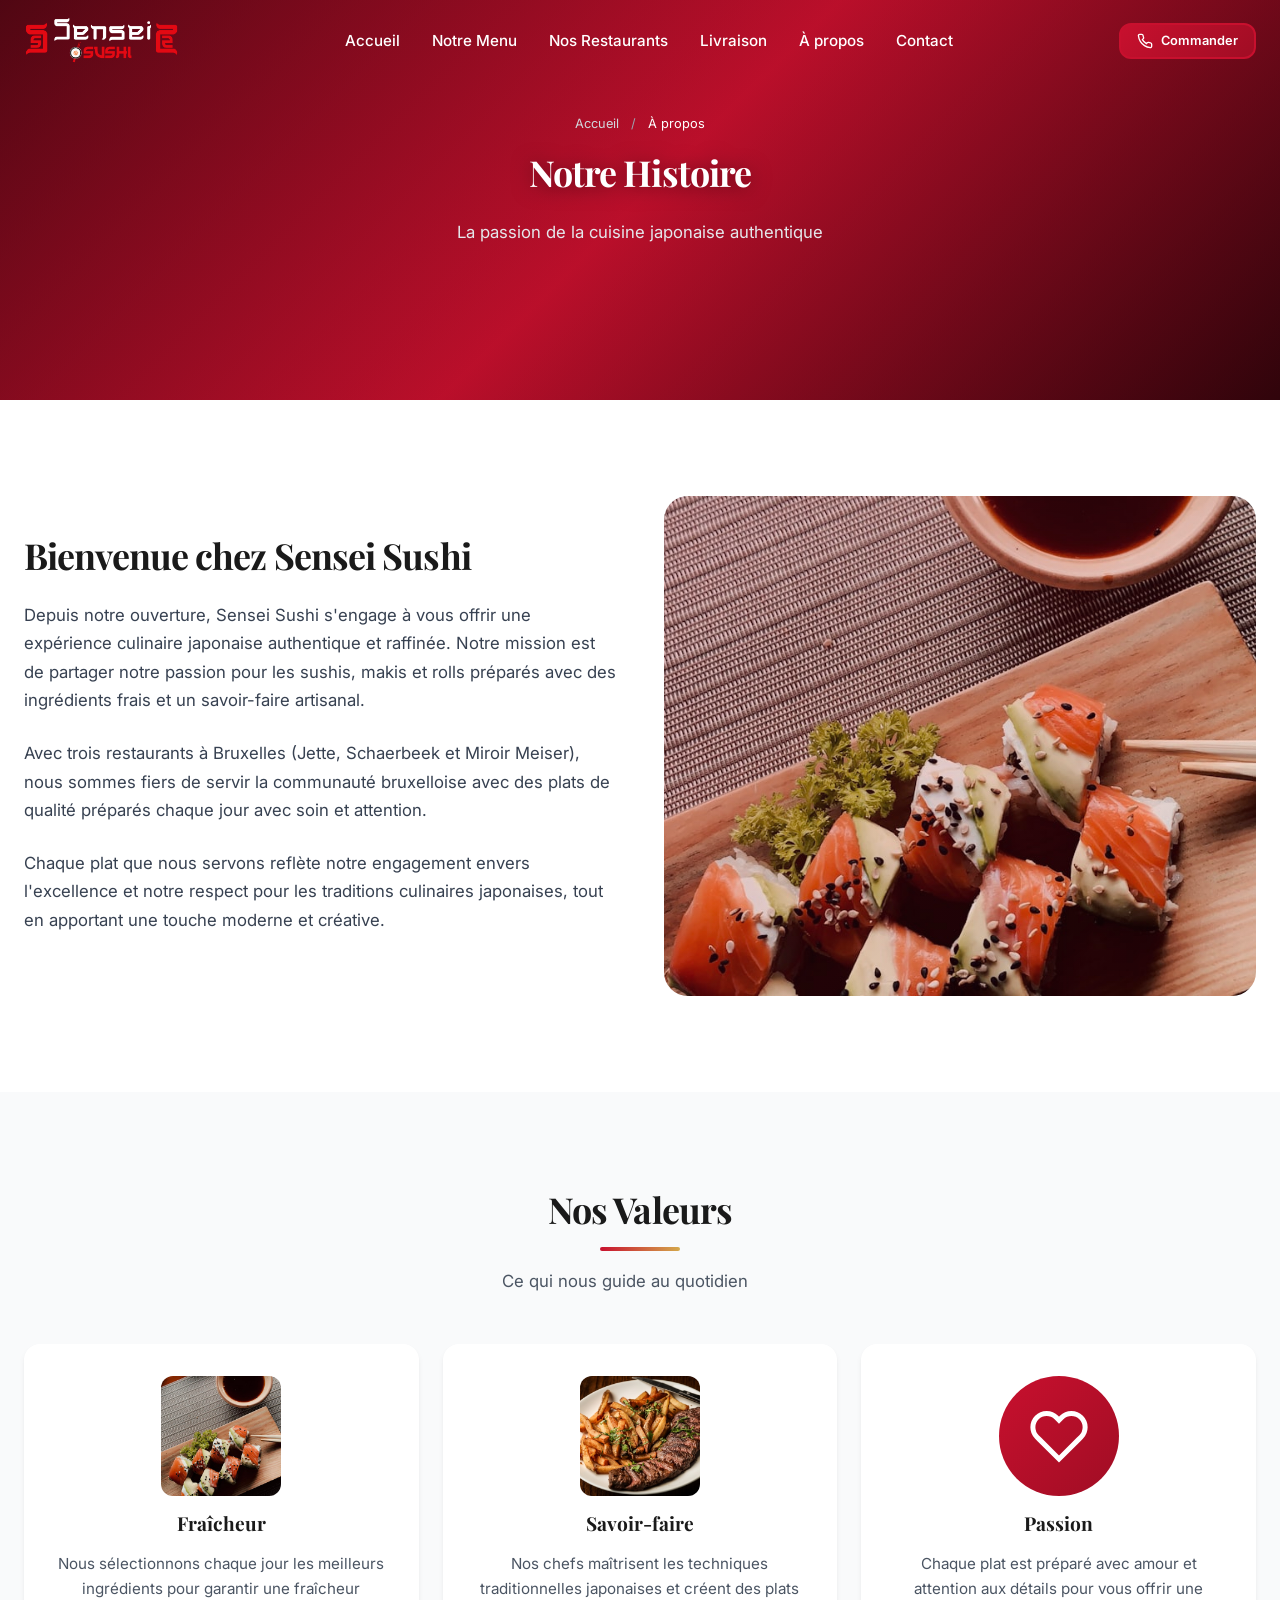
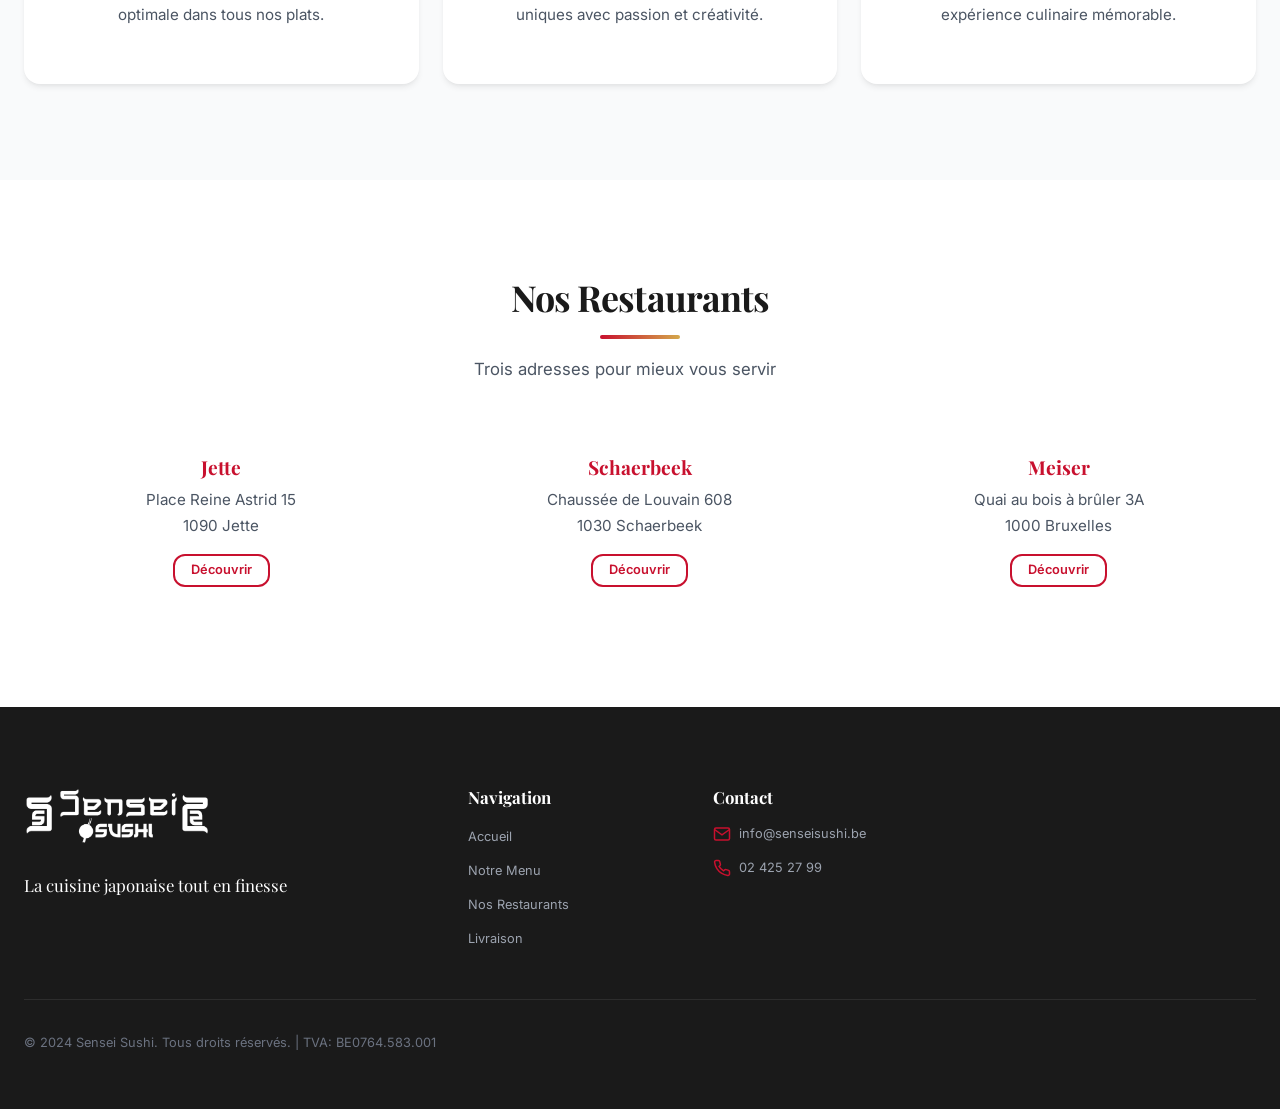
==== commit ed6fe489: "Remplacement de tous les emojis : icÃ´nes SVG pour la premiÃ¨re section, images rÃ©elles pour les au" ====
--- a/fr/a-propos.html
+++ b/fr/a-propos.html
@@ -94,8 +94,9 @@
           </p>
         </div>
         <div data-animate="fade-left">
-          <div style="width: 100%; height: 500px; background: linear-gradient(135deg, var(--color-primary), var(--color-primary-dark)); border-radius: var(--rounded-2xl); display: flex; align-items: center; justify-content: center; color: white; font-size: 120px;">
-            🍣
+          <div style="width: 100%; height: 500px; border-radius: var(--rounded-2xl); overflow: hidden; position: relative;">
+            <img src="/img/about-sushi.jpg" alt="Sushis Sensei Sushi" style="width: 100%; height: 100%; object-fit: cover;" loading="lazy">
+            <div style="position: absolute; inset: 0; background: linear-gradient(135deg, rgba(200, 16, 46, 0.2), rgba(200, 16, 46, 0.05));"></div>
           </div>
         </div>
       </div>
@@ -111,7 +112,9 @@
       
       <div class="grid grid--3" style="margin-top: var(--spacing-12);">
         <div data-animate="fade-up" style="text-align: center; padding: var(--spacing-8); background: var(--color-white); border-radius: var(--rounded-xl); box-shadow: var(--shadow-md);">
-          <div style="font-size: 64px; margin-bottom: var(--spacing-4);">🍣</div>
+          <div style="width: 120px; height: 120px; margin: 0 auto var(--spacing-4); border-radius: var(--rounded-lg); overflow: hidden;">
+            <img src="/img/sushi-fresh.jpg" alt="Fraîcheur" style="width: 100%; height: 100%; object-fit: cover;" loading="lazy">
+          </div>
           <h3 style="font-size: var(--text-xl); margin-bottom: var(--spacing-4);">Fraîcheur</h3>
           <p style="color: var(--color-gray-600); line-height: var(--leading-relaxed);">
             Nous sélectionnons chaque jour les meilleurs ingrédients pour garantir une fraîcheur optimale dans tous nos plats.
@@ -119,7 +122,9 @@
         </div>
         
         <div data-animate="fade-up" data-delay="100" style="text-align: center; padding: var(--spacing-8); background: var(--color-white); border-radius: var(--rounded-xl); box-shadow: var(--shadow-md);">
-          <div style="font-size: 64px; margin-bottom: var(--spacing-4);">👨‍🍳</div>
+          <div style="width: 120px; height: 120px; margin: 0 auto var(--spacing-4); border-radius: var(--rounded-lg); overflow: hidden;">
+            <img src="/img/chef-cooking.jpg" alt="Savoir-faire" style="width: 100%; height: 100%; object-fit: cover;" loading="lazy">
+          </div>
           <h3 style="font-size: var(--text-xl); margin-bottom: var(--spacing-4);">Savoir-faire</h3>
           <p style="color: var(--color-gray-600); line-height: var(--leading-relaxed);">
             Nos chefs maîtrisent les techniques traditionnelles japonaises et créent des plats uniques avec passion et créativité.
@@ -127,7 +132,11 @@
         </div>
         
         <div data-animate="fade-up" data-delay="200" style="text-align: center; padding: var(--spacing-8); background: var(--color-white); border-radius: var(--rounded-xl); box-shadow: var(--shadow-md);">
-          <div style="font-size: 64px; margin-bottom: var(--spacing-4);">❤️</div>
+          <div style="width: 120px; height: 120px; margin: 0 auto var(--spacing-4); border-radius: var(--rounded-full); background: linear-gradient(135deg, var(--color-primary), var(--color-primary-dark)); display: flex; align-items: center; justify-content: center;">
+            <svg width="60" height="60" viewBox="0 0 24 24" fill="none" stroke="white" stroke-width="2">
+              <path d="M20.84 4.61a5.5 5.5 0 0 0-7.78 0L12 5.67l-1.06-1.06a5.5 5.5 0 0 0-7.78 7.78l1.06 1.06L12 21.23l7.78-7.78 1.06-1.06a5.5 5.5 0 0 0 0-7.78z"/>
+            </svg>
+          </div>
           <h3 style="font-size: var(--text-xl); margin-bottom: var(--spacing-4);">Passion</h3>
           <p style="color: var(--color-gray-600); line-height: var(--leading-relaxed);">
             Chaque plat est préparé avec amour et attention aux détails pour vous offrir une expérience culinaire mémorable.
--- a/assets/css/hero.css
+++ b/assets/css/hero.css
@@ -15,6 +15,18 @@
   position: absolute;
   inset: 0;
   z-index: 0;
+}
+
+.hero__video {
+  position: absolute;
+  top: 0;
+  left: 0;
+  width: 100%;
+  height: 100%;
+  object-fit: cover;
+  z-index: 0;
+  min-width: 100%;
+  min-height: 100%;
 }
 
 .hero__image {
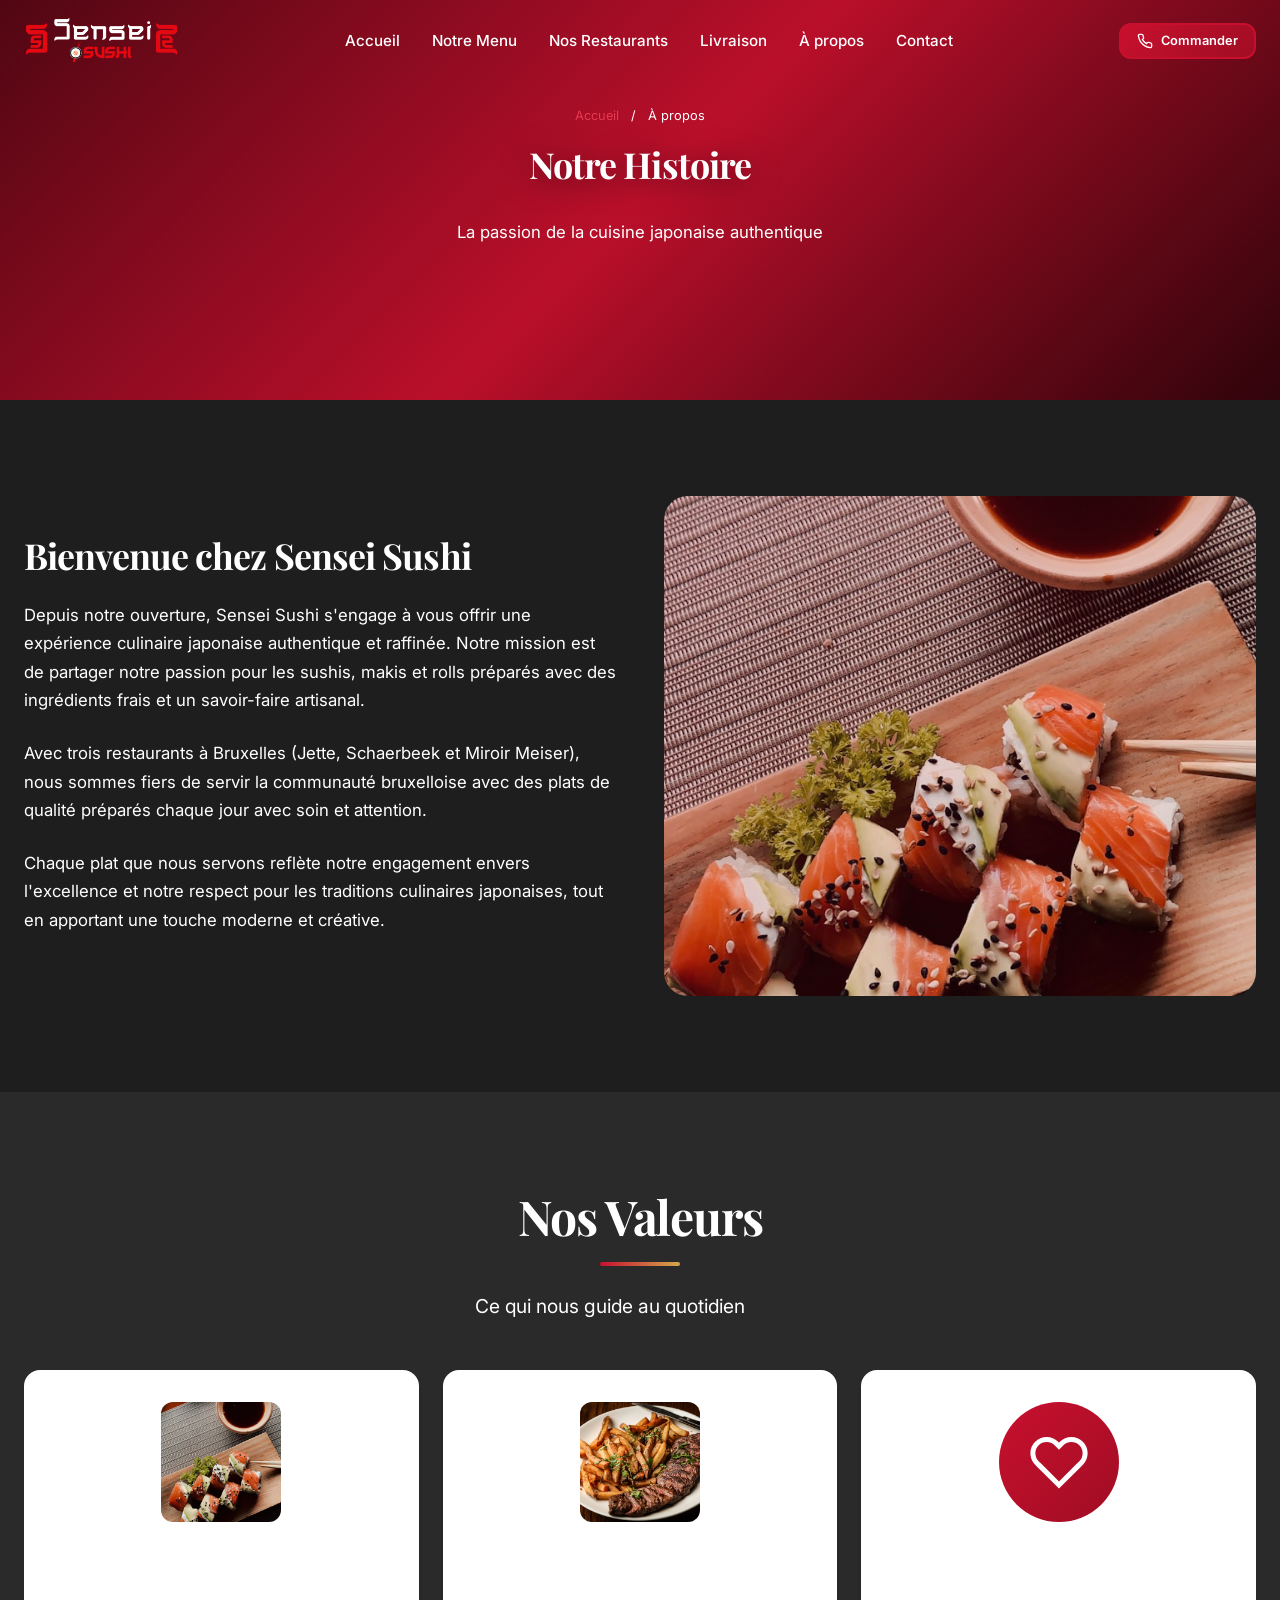
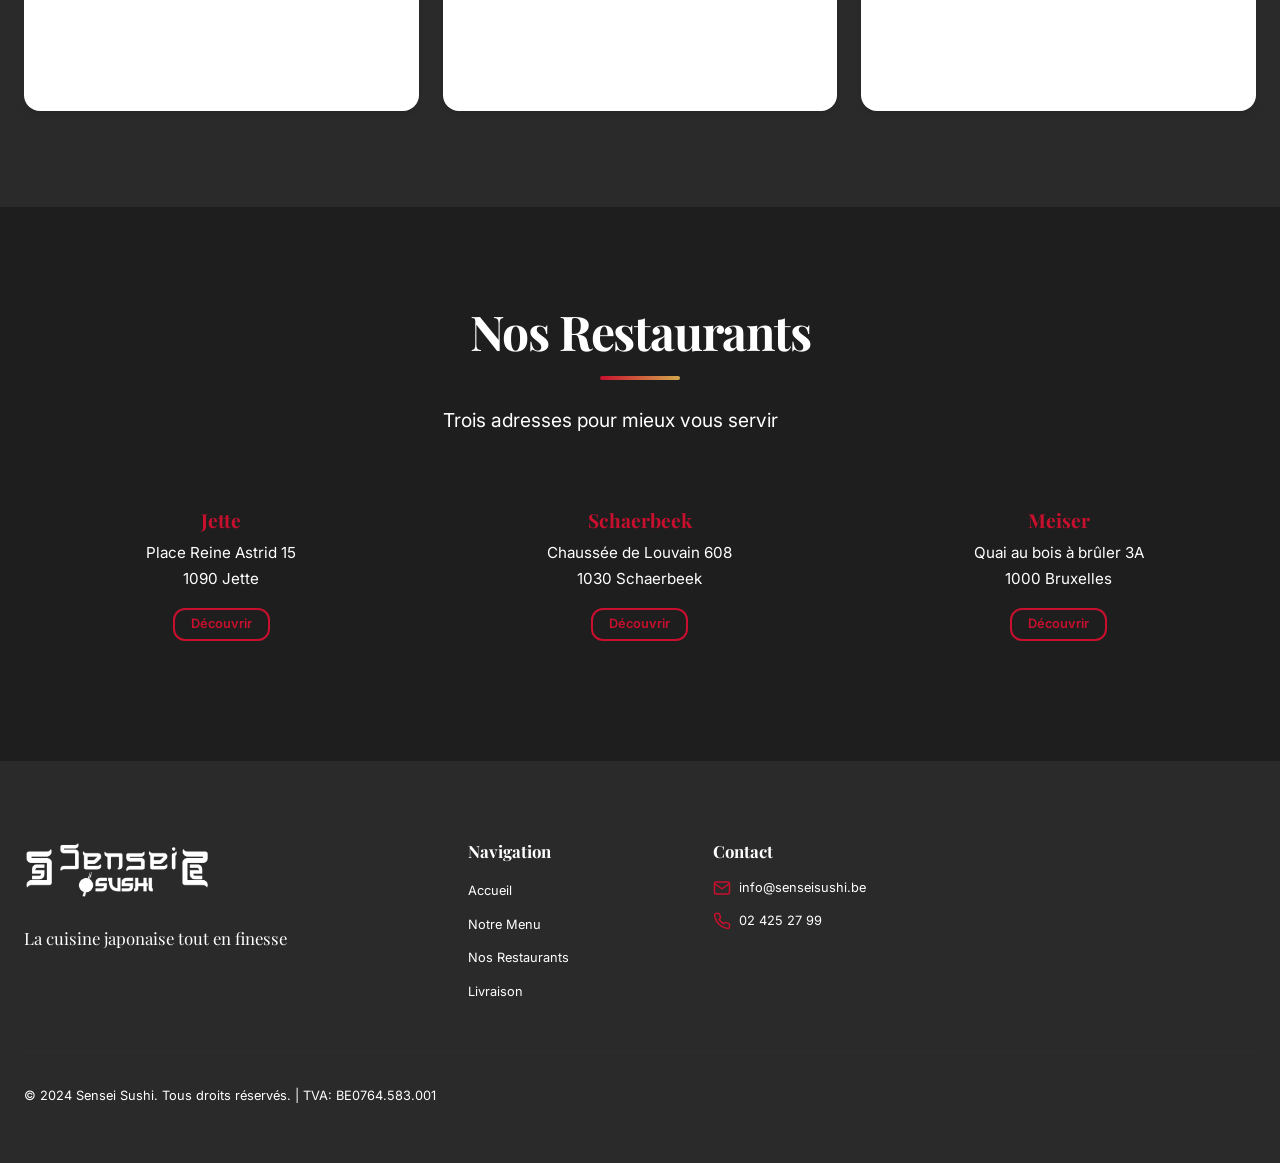
==== commit d7fc6db8: "Design moderne : hover effects amÃ©liorÃ©s, typographie impactante, animations fluides et espacement" ====
--- a/fr/a-propos.html
+++ b/fr/a-propos.html
@@ -63,8 +63,8 @@
     <div class="container hero__container">
       <div class="hero__content" data-animate="fade-up">
         <nav style="margin-bottom: var(--spacing-4); font-size: var(--text-sm);">
-          <a href="/fr/" style="color: var(--color-gray-300);">Accueil</a>
-          <span style="color: var(--color-gray-400); margin: 0 var(--spacing-2);">/</span>
+          <a href="/fr/" style="color: var(--color-primary-light);">Accueil</a>
+          <span style="color: var(--color-white); margin: 0 var(--spacing-2);">/</span>
           <span style="color: var(--color-white);">À propos</span>
         </nav>
         <h1 class="hero__title" style="font-size: var(--text-4xl);">Notre Histoire</h1>
@@ -80,15 +80,15 @@
       <div class="grid grid--2" style="gap: var(--spacing-12); align-items: center;">
         <div data-animate="fade-right">
           <h2 style="font-size: var(--text-4xl); margin-bottom: var(--spacing-6);">Bienvenue chez Sensei Sushi</h2>
-          <p style="font-size: var(--text-lg); line-height: var(--leading-relaxed); color: var(--color-gray-700); margin-bottom: var(--spacing-6);">
+          <p style="font-size: var(--text-lg); line-height: var(--leading-relaxed); color: var(--color-white); margin-bottom: var(--spacing-6);">
             Depuis notre ouverture, Sensei Sushi s'engage à vous offrir une expérience culinaire japonaise authentique et raffinée. 
             Notre mission est de partager notre passion pour les sushis, makis et rolls préparés avec des ingrédients frais et un savoir-faire artisanal.
           </p>
-          <p style="font-size: var(--text-lg); line-height: var(--leading-relaxed); color: var(--color-gray-700); margin-bottom: var(--spacing-6);">
+          <p style="font-size: var(--text-lg); line-height: var(--leading-relaxed); color: var(--color-white); margin-bottom: var(--spacing-6);">
             Avec trois restaurants à Bruxelles (Jette, Schaerbeek et Miroir Meiser), nous sommes fiers de servir la communauté 
             bruxelloise avec des plats de qualité préparés chaque jour avec soin et attention.
           </p>
-          <p style="font-size: var(--text-lg); line-height: var(--leading-relaxed); color: var(--color-gray-700);">
+          <p style="font-size: var(--text-lg); line-height: var(--leading-relaxed); color: var(--color-white);">
             Chaque plat que nous servons reflète notre engagement envers l'excellence et notre respect pour les traditions culinaires japonaises, 
             tout en apportant une touche moderne et créative.
           </p>
@@ -116,7 +116,7 @@
             <img src="/img/sushi-fresh.jpg" alt="Fraîcheur" style="width: 100%; height: 100%; object-fit: cover;" loading="lazy">
           </div>
           <h3 style="font-size: var(--text-xl); margin-bottom: var(--spacing-4);">Fraîcheur</h3>
-          <p style="color: var(--color-gray-600); line-height: var(--leading-relaxed);">
+          <p style="color: var(--color-white); line-height: var(--leading-relaxed);">
             Nous sélectionnons chaque jour les meilleurs ingrédients pour garantir une fraîcheur optimale dans tous nos plats.
           </p>
         </div>
@@ -126,7 +126,7 @@
             <img src="/img/chef-cooking.jpg" alt="Savoir-faire" style="width: 100%; height: 100%; object-fit: cover;" loading="lazy">
           </div>
           <h3 style="font-size: var(--text-xl); margin-bottom: var(--spacing-4);">Savoir-faire</h3>
-          <p style="color: var(--color-gray-600); line-height: var(--leading-relaxed);">
+          <p style="color: var(--color-white); line-height: var(--leading-relaxed);">
             Nos chefs maîtrisent les techniques traditionnelles japonaises et créent des plats uniques avec passion et créativité.
           </p>
         </div>
@@ -138,7 +138,7 @@
             </svg>
           </div>
           <h3 style="font-size: var(--text-xl); margin-bottom: var(--spacing-4);">Passion</h3>
-          <p style="color: var(--color-gray-600); line-height: var(--leading-relaxed);">
+          <p style="color: var(--color-white); line-height: var(--leading-relaxed);">
             Chaque plat est préparé avec amour et attention aux détails pour vous offrir une expérience culinaire mémorable.
           </p>
         </div>
@@ -156,19 +156,19 @@
       <div class="grid grid--3" style="margin-top: var(--spacing-12);">
         <div data-animate="fade-up" style="text-align: center; padding: var(--spacing-6);">
           <h3 style="font-size: var(--text-xl); margin-bottom: var(--spacing-2); color: var(--color-primary);">Jette</h3>
-          <p style="color: var(--color-gray-600); margin-bottom: var(--spacing-4);">Place Reine Astrid 15<br>1090 Jette</p>
+          <p style="color: var(--color-white); margin-bottom: var(--spacing-4);">Place Reine Astrid 15<br>1090 Jette</p>
           <a href="/fr/restaurants/jette.html" class="btn btn--outline btn--sm">Découvrir</a>
         </div>
         
         <div data-animate="fade-up" data-delay="100" style="text-align: center; padding: var(--spacing-6);">
           <h3 style="font-size: var(--text-xl); margin-bottom: var(--spacing-2); color: var(--color-primary);">Schaerbeek</h3>
-          <p style="color: var(--color-gray-600); margin-bottom: var(--spacing-4);">Chaussée de Louvain 608<br>1030 Schaerbeek</p>
+          <p style="color: var(--color-white); margin-bottom: var(--spacing-4);">Chaussée de Louvain 608<br>1030 Schaerbeek</p>
           <a href="/fr/restaurants/schaerbeek.html" class="btn btn--outline btn--sm">Découvrir</a>
         </div>
         
         <div data-animate="fade-up" data-delay="200" style="text-align: center; padding: var(--spacing-6);">
           <h3 style="font-size: var(--text-xl); margin-bottom: var(--spacing-2); color: var(--color-primary);">Meiser</h3>
-          <p style="color: var(--color-gray-600); margin-bottom: var(--spacing-4);">Quai au bois à brûler 3A<br>1000 Bruxelles</p>
+          <p style="color: var(--color-white); margin-bottom: var(--spacing-4);">Quai au bois à brûler 3A<br>1000 Bruxelles</p>
           <a href="/fr/restaurants/meiser.html" class="btn btn--outline btn--sm">Découvrir</a>
         </div>
       </div>
--- a/assets/css/variables.css
+++ b/assets/css/variables.css
@@ -24,23 +24,29 @@
   --color-gold-light: #E8C068;        /* Or clair */
   --color-gold-dark: #B8923F;         /* Or foncé */
   
-  /* BLANC & CRÈME */
+  /* DARK MODE - Fond principal (noir-gris) */
+  --color-bg-primary: #1E1E1E;         /* Fond principal dark */
+  --color-bg-secondary: #2A2A2A;      /* Fond secondaire dark */
+  --color-bg-tertiary: #353535;       /* Fond tertiaire dark */
+  --color-bg-card: #252525;           /* Fond des cartes dark */
+  
+  /* BLANC & CRÈME - Inversés pour dark mode */
   --color-white: #FFFFFF;
-  --color-off-white: #FAFAFA;
-  --color-cream: #F8F5F0;             /* Crème japonais */
-  --color-beige: #F5F0E8;
+  --color-off-white: #F5F5F5;
+  --color-cream: #2A2A2A;             /* Crème remplacé par dark */
+  --color-beige: #2F2F2F;
   
-  /* GRIS - Textes et éléments */
-  --color-gray-50: #F9FAFB;
-  --color-gray-100: #F3F4F6;
-  --color-gray-200: #E5E7EB;
-  --color-gray-300: #D1D5DB;
-  --color-gray-400: #9CA3AF;
-  --color-gray-500: #6B7280;
-  --color-gray-600: #4B5563;          /* Texte secondaire */
-  --color-gray-700: #374151;
-  --color-gray-800: #1F2937;          /* Texte principal */
-  --color-gray-900: #111827;
+  /* GRIS - Inversés pour dark mode */
+  --color-gray-50: #2A2A2A;           /* Fond clair devient dark */
+  --color-gray-100: #2F2F2F;
+  --color-gray-200: #3A3A3A;
+  --color-gray-300: #4A4A4A;
+  --color-gray-400: #6B6B6B;
+  --color-gray-500: #8B8B8B;
+  --color-gray-600: #B0B0B0;          /* Texte secondaire clair */
+  --color-gray-700: #C5C5C5;
+  --color-gray-800: #E0E0E0;          /* Texte principal clair */
+  --color-gray-900: #F5F5F5;
   
   /* ACCENTS - Badges & Tags */
   --color-new: #FF6B35;               /* Badge "NEW" - Orange vif */
--- a/assets/css/base.css
+++ b/assets/css/base.css
@@ -1,28 +1,42 @@
 /* ========================================
    BASE STYLES - SENSEI SUSHI
    ======================================== */
+
+/* Dark Mode Base */
+html {
+  background-color: var(--color-bg-primary);
+  color: var(--color-white);
+}
+
+body {
+  background-color: var(--color-bg-primary);
+  color: var(--color-white);
+}
 
 /* Typography */
 h1, h2, h3, h4, h5, h6 {
   font-family: var(--font-heading);
   font-weight: var(--font-bold);
   line-height: var(--leading-tight);
-  color: var(--color-black);
+  color: var(--color-white);
   margin-bottom: var(--spacing-4);
 }
 
 h1 {
-  font-size: var(--text-5xl);
+  font-size: var(--text-6xl);
   letter-spacing: var(--tracking-tight);
+  font-weight: var(--font-bold);
 }
 
 h2 {
-  font-size: var(--text-4xl);
+  font-size: var(--text-5xl);
   letter-spacing: var(--tracking-tight);
+  font-weight: var(--font-bold);
 }
 
 h3 {
   font-size: var(--text-3xl);
+  font-weight: var(--font-bold);
 }
 
 h4 {
--- a/assets/css/typography.css
+++ b/assets/css/typography.css
@@ -37,8 +37,8 @@
 
 /* Colors */
 .text-primary { color: var(--color-primary); }
-.text-black { color: var(--color-black); }
+.text-black { color: var(--color-white); }
 .text-white { color: var(--color-white); }
-.text-gray-600 { color: var(--color-gray-600); }
-.text-gray-700 { color: var(--color-gray-700); }
+.text-gray-600 { color: var(--color-white); }
+.text-gray-700 { color: var(--color-white); }
 
--- a/assets/css/layout.css
+++ b/assets/css/layout.css
@@ -20,28 +20,33 @@
 
 /* Sections */
 .section {
-  padding: var(--spacing-20) 0;
+  padding: var(--spacing-16) 0;
 }
 
 .section--sm {
-  padding: var(--spacing-12) 0;
+  padding: var(--spacing-10) 0;
 }
 
 .section--lg {
-  padding: var(--spacing-32) 0;
+  padding: var(--spacing-24) 0;
+}
+
+.section {
+  background-color: var(--color-bg-primary);
+  color: var(--color-white);
 }
 
 .section--dark {
-  background-color: var(--color-black);
+  background-color: var(--color-bg-secondary);
   color: var(--color-white);
 }
 
 .section--cream {
-  background-color: var(--color-cream);
+  background-color: var(--color-bg-secondary);
 }
 
 .section--gray {
-  background-color: var(--color-gray-50);
+  background-color: var(--color-bg-secondary);
 }
 
 .section--red {
@@ -52,8 +57,8 @@
 /* Section Header */
 .section-header {
   text-align: center;
-  max-width: 800px;
-  margin: 0 auto var(--spacing-12);
+  max-width: 900px;
+  margin: 0 auto var(--spacing-10);
 }
 
 .section-header--left {
@@ -62,9 +67,11 @@
 }
 
 .section-title {
-  font-size: var(--text-4xl);
-  margin-bottom: var(--spacing-4);
+  font-size: var(--text-5xl);
+  margin-bottom: var(--spacing-6);
   position: relative;
+  font-weight: var(--font-bold);
+  letter-spacing: var(--tracking-tight);
 }
 
 .section-title::after {
@@ -86,13 +93,14 @@
 }
 
 .section-subtitle {
-  font-size: var(--text-lg);
-  color: var(--color-gray-600);
+  font-size: var(--text-xl);
+  color: var(--color-white);
   line-height: var(--leading-relaxed);
+  font-weight: var(--font-normal);
 }
 
 .section--dark .section-subtitle {
-  color: var(--color-gray-400);
+  color: var(--color-white);
 }
 
 /* Grid System */
--- a/assets/css/buttons.css
+++ b/assets/css/buttons.css
@@ -55,7 +55,7 @@
 /* Secondary Button */
 .btn--secondary {
   background-color: var(--color-gold);
-  color: var(--color-black);
+  color: var(--color-primary);
   border-color: var(--color-gold);
 }
 
@@ -86,25 +86,25 @@
 
 .btn--outline-white:hover {
   background-color: var(--color-white);
-  color: var(--color-black);
+  color: var(--color-primary);
 }
 
 /* Ghost Button */
 .btn--ghost {
   background: transparent;
-  color: var(--color-gray-700);
+  color: var(--color-white);
   border-color: transparent;
 }
 
 .btn--ghost:hover {
-  background-color: var(--color-gray-100);
-  color: var(--color-primary);
+  background-color: var(--color-bg-tertiary);
+  color: var(--color-primary-light);
 }
 
 /* White Button */
 .btn--white {
   background-color: var(--color-white);
-  color: var(--color-black);
+  color: var(--color-primary);
   border-color: var(--color-white);
 }
 
--- a/assets/css/cards.css
+++ b/assets/css/cards.css
@@ -5,16 +5,18 @@
 /* ===== MENU CARD ===== */
 .menu-card {
   position: relative;
-  background-color: var(--color-white);
+  background-color: var(--color-bg-card);
   border-radius: var(--rounded-xl);
   overflow: hidden;
   box-shadow: var(--shadow-card);
   transition: all var(--transition-normal);
+  border: 1px solid transparent;
 }
 
 .menu-card:hover {
-  transform: translateY(-8px);
-  box-shadow: var(--shadow-card-hover);
+  transform: translateY(-12px);
+  box-shadow: 0 20px 40px rgba(0, 0, 0, 0.3), 0 0 0 1px rgba(200, 16, 46, 0.2);
+  border-color: rgba(200, 16, 46, 0.3);
 }
 
 /* Image */
@@ -22,7 +24,7 @@
   position: relative;
   height: 200px;
   overflow: hidden;
-  background-color: var(--color-gray-100);
+  background-color: var(--color-bg-tertiary);
 }
 
 .menu-card__image {
@@ -33,7 +35,7 @@
 }
 
 .menu-card:hover .menu-card__image {
-  transform: scale(1.1);
+  transform: scale(1.15);
 }
 
 /* Badges */
@@ -66,7 +68,7 @@
 
 .menu-card__number {
   font-size: var(--text-xs);
-  color: var(--color-gray-400);
+  color: var(--color-white);
   font-weight: var(--font-medium);
   margin-bottom: var(--spacing-1);
 }
@@ -75,13 +77,13 @@
   font-family: var(--font-heading);
   font-size: var(--text-lg);
   font-weight: var(--font-bold);
-  color: var(--color-black);
+  color: var(--color-white);
   margin-bottom: var(--spacing-2);
 }
 
 .menu-card__description {
   font-size: var(--text-sm);
-  color: var(--color-gray-600);
+  color: var(--color-white);
   line-height: var(--leading-relaxed);
   margin-bottom: var(--spacing-4);
   display: -webkit-box;
@@ -112,6 +114,14 @@
   overflow: hidden;
   height: 280px;
   text-decoration: none;
+  transition: all var(--transition-normal);
+  border: 2px solid transparent;
+}
+
+.category-card:hover {
+  transform: translateY(-8px);
+  box-shadow: 0 20px 40px rgba(0, 0, 0, 0.4), 0 0 0 2px rgba(200, 16, 46, 0.3);
+  border-color: rgba(200, 16, 46, 0.4);
 }
 
 .category-card__image-wrapper {
@@ -127,7 +137,7 @@
 }
 
 .category-card:hover .category-card__image {
-  transform: scale(1.1);
+  transform: scale(1.2);
 }
 
 .category-card__overlay {
@@ -170,7 +180,7 @@
 
 .category-card__count {
   font-size: var(--text-sm);
-  color: var(--color-gray-300);
+  color: var(--color-white);
 }
 
 .category-card__arrow {
@@ -182,7 +192,7 @@
   display: flex;
   align-items: center;
   justify-content: center;
-  background-color: var(--color-white);
+  background-color: var(--color-bg-card);
   color: var(--color-primary);
   border-radius: var(--rounded-full);
   opacity: 0;
@@ -197,23 +207,25 @@
 
 /* ===== RESTAURANT CARD ===== */
 .restaurant-card {
-  background-color: var(--color-white);
+  background-color: var(--color-bg-card);
   border-radius: var(--rounded-2xl);
   overflow: hidden;
   box-shadow: var(--shadow-card);
   transition: all var(--transition-normal);
+  border: 1px solid transparent;
 }
 
 .restaurant-card:hover {
-  transform: translateY(-8px);
-  box-shadow: var(--shadow-card-hover);
+  transform: translateY(-12px);
+  box-shadow: 0 20px 40px rgba(0, 0, 0, 0.3), 0 0 0 1px rgba(212, 168, 75, 0.2);
+  border-color: rgba(212, 168, 75, 0.3);
 }
 
 .restaurant-card__image-wrapper {
   position: relative;
   height: 200px;
   overflow: hidden;
-  background-color: var(--color-gray-100);
+  background-color: var(--color-bg-tertiary);
 }
 
 .restaurant-card__image {
@@ -224,7 +236,7 @@
 }
 
 .restaurant-card:hover .restaurant-card__image {
-  transform: scale(1.05);
+  transform: scale(1.1);
 }
 
 .restaurant-card__badge {
@@ -232,7 +244,7 @@
   top: var(--spacing-4);
   left: var(--spacing-4);
   background-color: var(--color-gold);
-  color: var(--color-black);
+  color: var(--color-primary);
   padding: var(--spacing-1) var(--spacing-3);
   border-radius: var(--rounded-full);
   font-size: var(--text-xs);
@@ -247,7 +259,7 @@
   font-family: var(--font-heading);
   font-size: var(--text-xl);
   font-weight: var(--font-bold);
-  color: var(--color-black);
+  color: var(--color-white);
   margin-bottom: var(--spacing-4);
 }
 
@@ -256,7 +268,7 @@
   align-items: flex-start;
   gap: var(--spacing-2);
   font-style: normal;
-  color: var(--color-gray-600);
+  color: var(--color-white);
   margin-bottom: var(--spacing-4);
   line-height: var(--leading-normal);
 }
@@ -278,7 +290,7 @@
   display: flex;
   align-items: center;
   gap: var(--spacing-2);
-  color: var(--color-gray-700);
+  color: var(--color-white);
   font-weight: var(--font-medium);
   transition: color var(--transition-fast);
 }
@@ -315,7 +327,7 @@
 
 .badge--popular {
   background-color: var(--color-gold);
-  color: var(--color-black);
+  color: var(--color-primary);
 }
 
 .badge--veggie {
--- a/assets/css/header.css
+++ b/assets/css/header.css
@@ -13,16 +13,16 @@
 }
 
 .header--scrolled {
-  background-color: var(--color-white);
+  background-color: var(--color-bg-secondary);
   box-shadow: var(--shadow-md);
 }
 
 .header--scrolled .nav__logo img {
-  filter: brightness(0);
+  filter: brightness(1);
 }
 
 .header--scrolled .nav__link {
-  color: var(--color-black);
+  color: var(--color-white);
 }
 
 .header--scrolled .nav__link:hover {
@@ -82,7 +82,7 @@
 }
 
 .header--scrolled .nav__link {
-  color: var(--color-black);
+  color: var(--color-white);
 }
 
 .nav__link:hover {
@@ -105,7 +105,7 @@
   left: 0;
   margin-top: var(--spacing-2);
   min-width: 220px;
-  background-color: var(--color-white);
+  background-color: var(--color-bg-card);
   border-radius: var(--rounded-lg);
   box-shadow: var(--shadow-xl);
   padding: var(--spacing-2);
@@ -123,7 +123,7 @@
 .nav__dropdown a {
   display: block;
   padding: var(--spacing-3) var(--spacing-4);
-  color: var(--color-gray-800);
+  color: var(--color-white);
   border-radius: var(--rounded-md);
   transition: all var(--transition-fast);
 }
@@ -164,13 +164,13 @@
   display: block;
   width: 100%;
   height: 2px;
-  background-color: var(--color-white);
+  background-color: var(--color-bg-card);
   border-radius: var(--rounded-full);
   transition: all var(--transition-normal);
 }
 
 .header--scrolled .nav__toggle-line {
-  background-color: var(--color-black);
+  background-color: var(--color-white);
 }
 
 .nav__toggle.active .nav__toggle-line:nth-child(1) {
@@ -198,7 +198,7 @@
     right: -100%;
     width: min(85%, 400px);
     height: 100vh;
-    background-color: var(--color-white);
+    background-color: var(--color-bg-card);
     flex-direction: column;
     justify-content: flex-start;
     align-items: stretch;
@@ -214,13 +214,13 @@
   }
   
   .nav__item {
-    border-bottom: 1px solid var(--color-gray-100);
+    border-bottom: 1px solid var(--color-gray-300);
   }
   
   .nav__link {
     display: block;
     padding: var(--spacing-4) 0;
-    color: var(--color-black);
+    color: var(--color-white);
     font-size: var(--text-lg);
   }
   
@@ -237,7 +237,7 @@
   
   .nav__dropdown a {
     padding-left: var(--spacing-6);
-    color: var(--color-gray-600);
+    color: var(--color-white);
   }
   
   .nav__cta {
--- a/assets/css/footer.css
+++ b/assets/css/footer.css
@@ -3,8 +3,8 @@
    ======================================== */
 
 .footer {
-  background-color: var(--color-black);
-  color: var(--color-gray-300);
+  background-color: var(--color-bg-secondary);
+  color: var(--color-white);
   padding: var(--spacing-20) 0 var(--spacing-8);
 }
 
@@ -43,7 +43,7 @@
 .footer__description {
   font-size: var(--text-sm);
   line-height: var(--leading-relaxed);
-  color: var(--color-gray-400);
+  color: var(--color-white);
   margin-bottom: var(--spacing-6);
 }
 
@@ -89,7 +89,7 @@
 }
 
 .footer__links a {
-  color: var(--color-gray-400);
+  color: var(--color-white);
   font-size: var(--text-sm);
   transition: color var(--transition-fast);
 }
@@ -109,7 +109,7 @@
   align-items: flex-start;
   gap: var(--spacing-2);
   font-size: var(--text-sm);
-  color: var(--color-gray-400);
+  color: var(--color-white);
 }
 
 .footer__contact svg {
@@ -119,7 +119,7 @@
 }
 
 .footer__contact a {
-  color: var(--color-gray-400);
+  color: var(--color-white);
   transition: color var(--transition-fast);
 }
 
@@ -142,7 +142,7 @@
 
 .footer__copyright {
   font-size: var(--text-sm);
-  color: var(--color-gray-500);
+  color: var(--color-white);
 }
 
 .footer__legal {
@@ -152,7 +152,7 @@
 
 .footer__legal a {
   font-size: var(--text-sm);
-  color: var(--color-gray-500);
+  color: var(--color-white);
   transition: color var(--transition-fast);
 }
 
--- a/assets/css/hero.css
+++ b/assets/css/hero.css
@@ -73,12 +73,13 @@
 }
 
 .hero__title {
-  font-size: var(--text-6xl);
+  font-size: var(--text-7xl);
   font-weight: var(--font-bold);
   line-height: var(--leading-tight);
-  margin-bottom: var(--spacing-6);
+  margin-bottom: var(--spacing-8);
   color: var(--color-white);
-  text-shadow: 0 2px 20px rgba(0, 0, 0, 0.5);
+  text-shadow: 0 4px 30px rgba(0, 0, 0, 0.6);
+  letter-spacing: var(--tracking-tight);
 }
 
 .hero__title-accent {
@@ -87,13 +88,14 @@
 }
 
 .hero__subtitle {
-  font-size: var(--text-xl);
+  font-size: var(--text-2xl);
   line-height: var(--leading-relaxed);
-  margin-bottom: var(--spacing-10);
-  color: var(--color-gray-200);
-  max-width: 700px;
+  margin-bottom: var(--spacing-12);
+  color: var(--color-white);
+  max-width: 800px;
   margin-left: auto;
   margin-right: auto;
+  font-weight: var(--font-normal);
 }
 
 .hero__buttons {
@@ -105,15 +107,12 @@
 }
 
 .hero__scroll {
-  position: absolute;
-  bottom: var(--spacing-8);
-  left: 50%;
-  transform: translateX(-50%);
   display: flex;
   flex-direction: column;
   align-items: center;
   gap: var(--spacing-2);
   color: var(--color-white);
+  margin-top: var(--spacing-10);
   animation: float 3s ease-in-out infinite;
 }
 
--- a/assets/css/animations.css
+++ b/assets/css/animations.css
@@ -11,7 +11,7 @@
 @keyframes fadeInUp {
   from {
     opacity: 0;
-    transform: translateY(40px);
+    transform: translateY(30px);
   }
   to {
     opacity: 1;
@@ -55,7 +55,7 @@
 @keyframes zoomIn {
   from {
     opacity: 0;
-    transform: scale(0.9);
+    transform: scale(0.95);
   }
   to {
     opacity: 1;
@@ -96,9 +96,9 @@
 }
 
 [data-animate].animated {
-  animation-duration: 0.8s;
+  animation-duration: 0.6s;
   animation-fill-mode: forwards;
-  animation-timing-function: cubic-bezier(0.4, 0, 0.2, 1);
+  animation-timing-function: cubic-bezier(0.25, 0.46, 0.45, 0.94);
 }
 
 [data-animate="fade-up"].animated {
@@ -139,8 +139,8 @@
 }
 
 .hover-lift:hover {
-  transform: translateY(-8px);
-  box-shadow: var(--shadow-xl);
+  transform: translateY(-10px);
+  box-shadow: 0 20px 40px rgba(0, 0, 0, 0.3);
 }
 
 .hover-scale {
@@ -148,7 +148,7 @@
 }
 
 .hover-scale:hover {
-  transform: scale(1.05);
+  transform: scale(1.08);
 }
 
 .hover-glow {
@@ -156,7 +156,7 @@
 }
 
 .hover-glow:hover {
-  box-shadow: var(--shadow-red);
+  box-shadow: 0 0 30px rgba(200, 16, 46, 0.5), var(--shadow-red);
 }
 
 /* Image zoom on hover */
@@ -169,7 +169,31 @@
 }
 
 .img-zoom:hover img {
-  transform: scale(1.1);
+  transform: scale(1.12);
+}
+
+/* Faster animations on mobile */
+@media (max-width: 768px) {
+  [data-animate].animated {
+    animation-duration: 0.5s;
+  }
+  
+  [data-delay="100"] { animation-delay: 50ms; }
+  [data-delay="200"] { animation-delay: 100ms; }
+  [data-delay="300"] { animation-delay: 150ms; }
+  [data-delay="400"] { animation-delay: 200ms; }
+  [data-delay="500"] { animation-delay: 250ms; }
+  [data-delay="600"] { animation-delay: 300ms; }
+  
+  .hover-lift,
+  .hover-scale,
+  .hover-glow {
+    transition-duration: 200ms;
+  }
+  
+  .img-zoom img {
+    transition-duration: 300ms;
+  }
 }
 
 /* Reduced Motion */
--- a/assets/css/responsive.css
+++ b/assets/css/responsive.css
@@ -20,6 +20,25 @@
   
   .section-title {
     font-size: var(--text-3xl);
+  }
+  
+  .hero__title {
+    font-size: var(--text-4xl);
+  }
+  
+  .hero__subtitle {
+    font-size: var(--text-lg);
+  }
+}
+
+/* Faster transitions on mobile */
+@media (max-width: 768px) {
+  *,
+  *::before,
+  *::after {
+    --transition-fast: 100ms cubic-bezier(0.4, 0, 0.2, 1);
+    --transition-normal: 200ms cubic-bezier(0.4, 0, 0.2, 1);
+    --transition-slow: 300ms cubic-bezier(0.4, 0, 0.2, 1);
   }
 }
 
